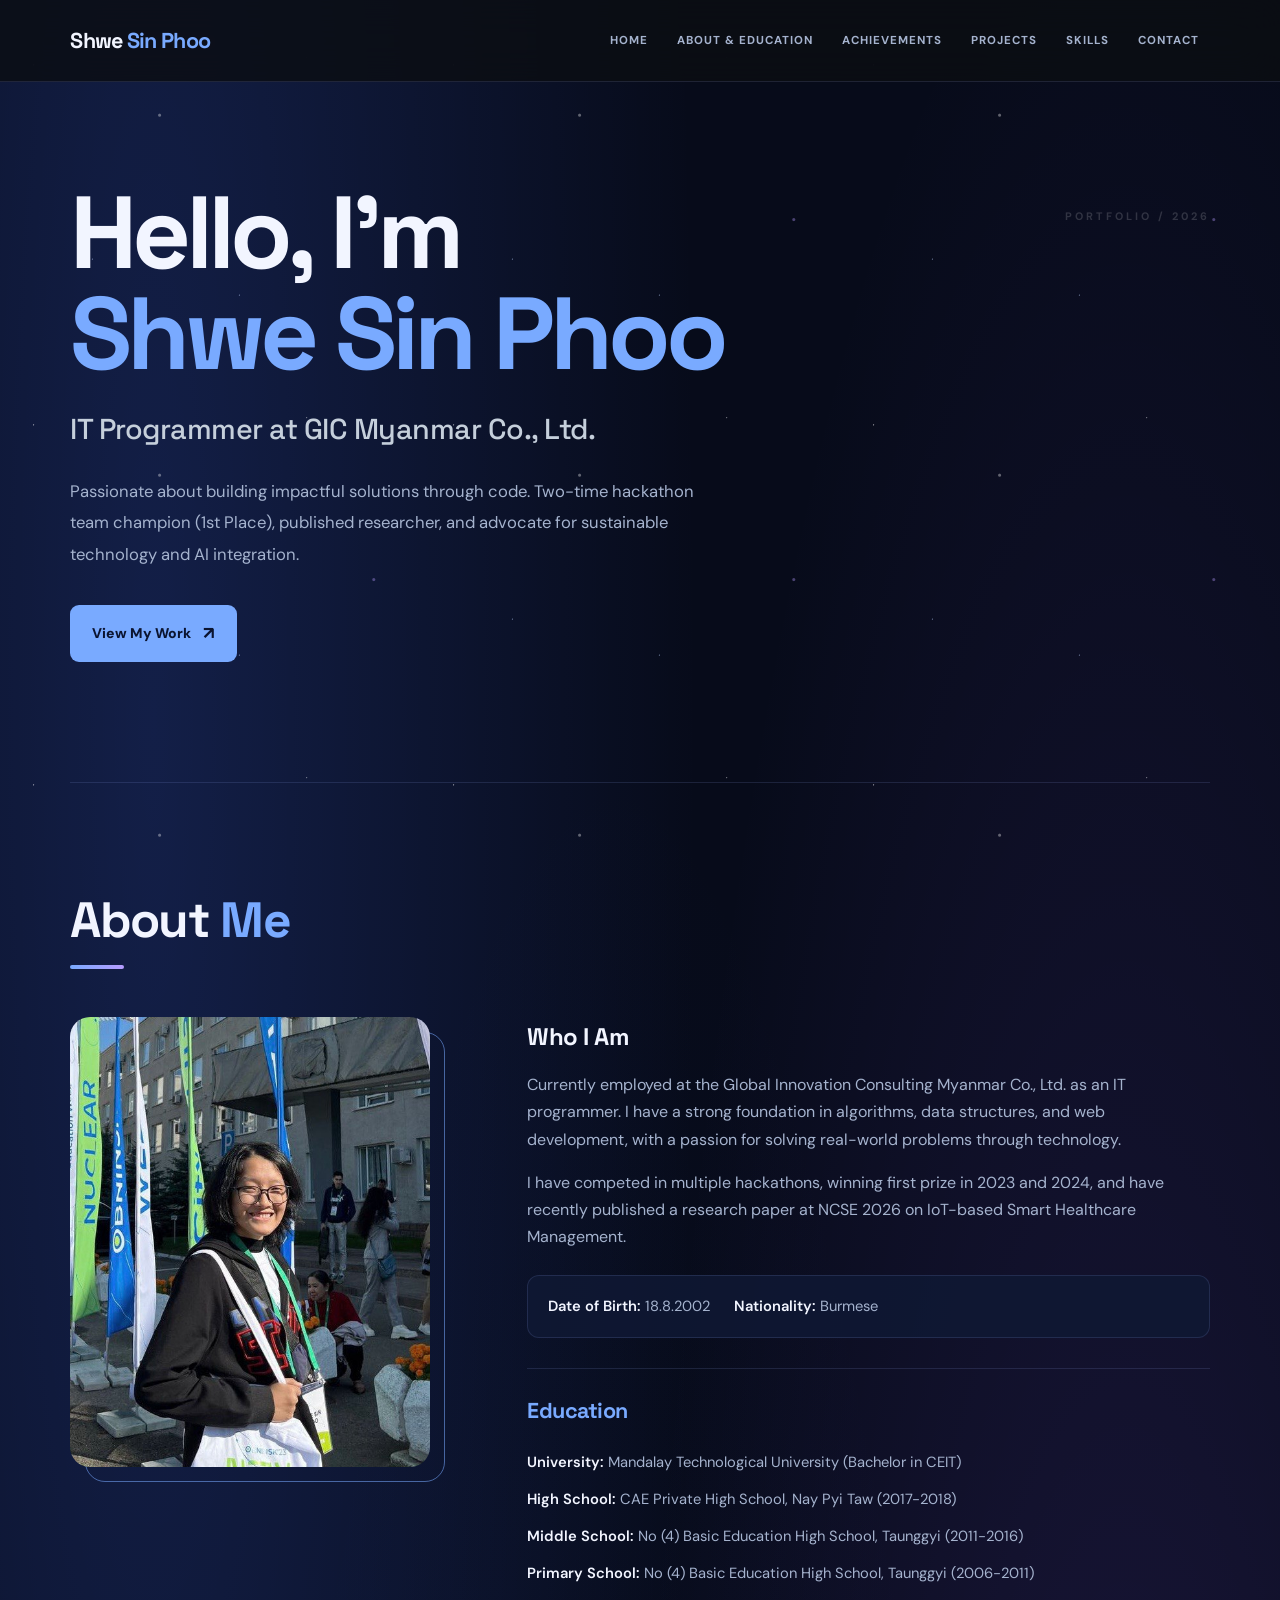
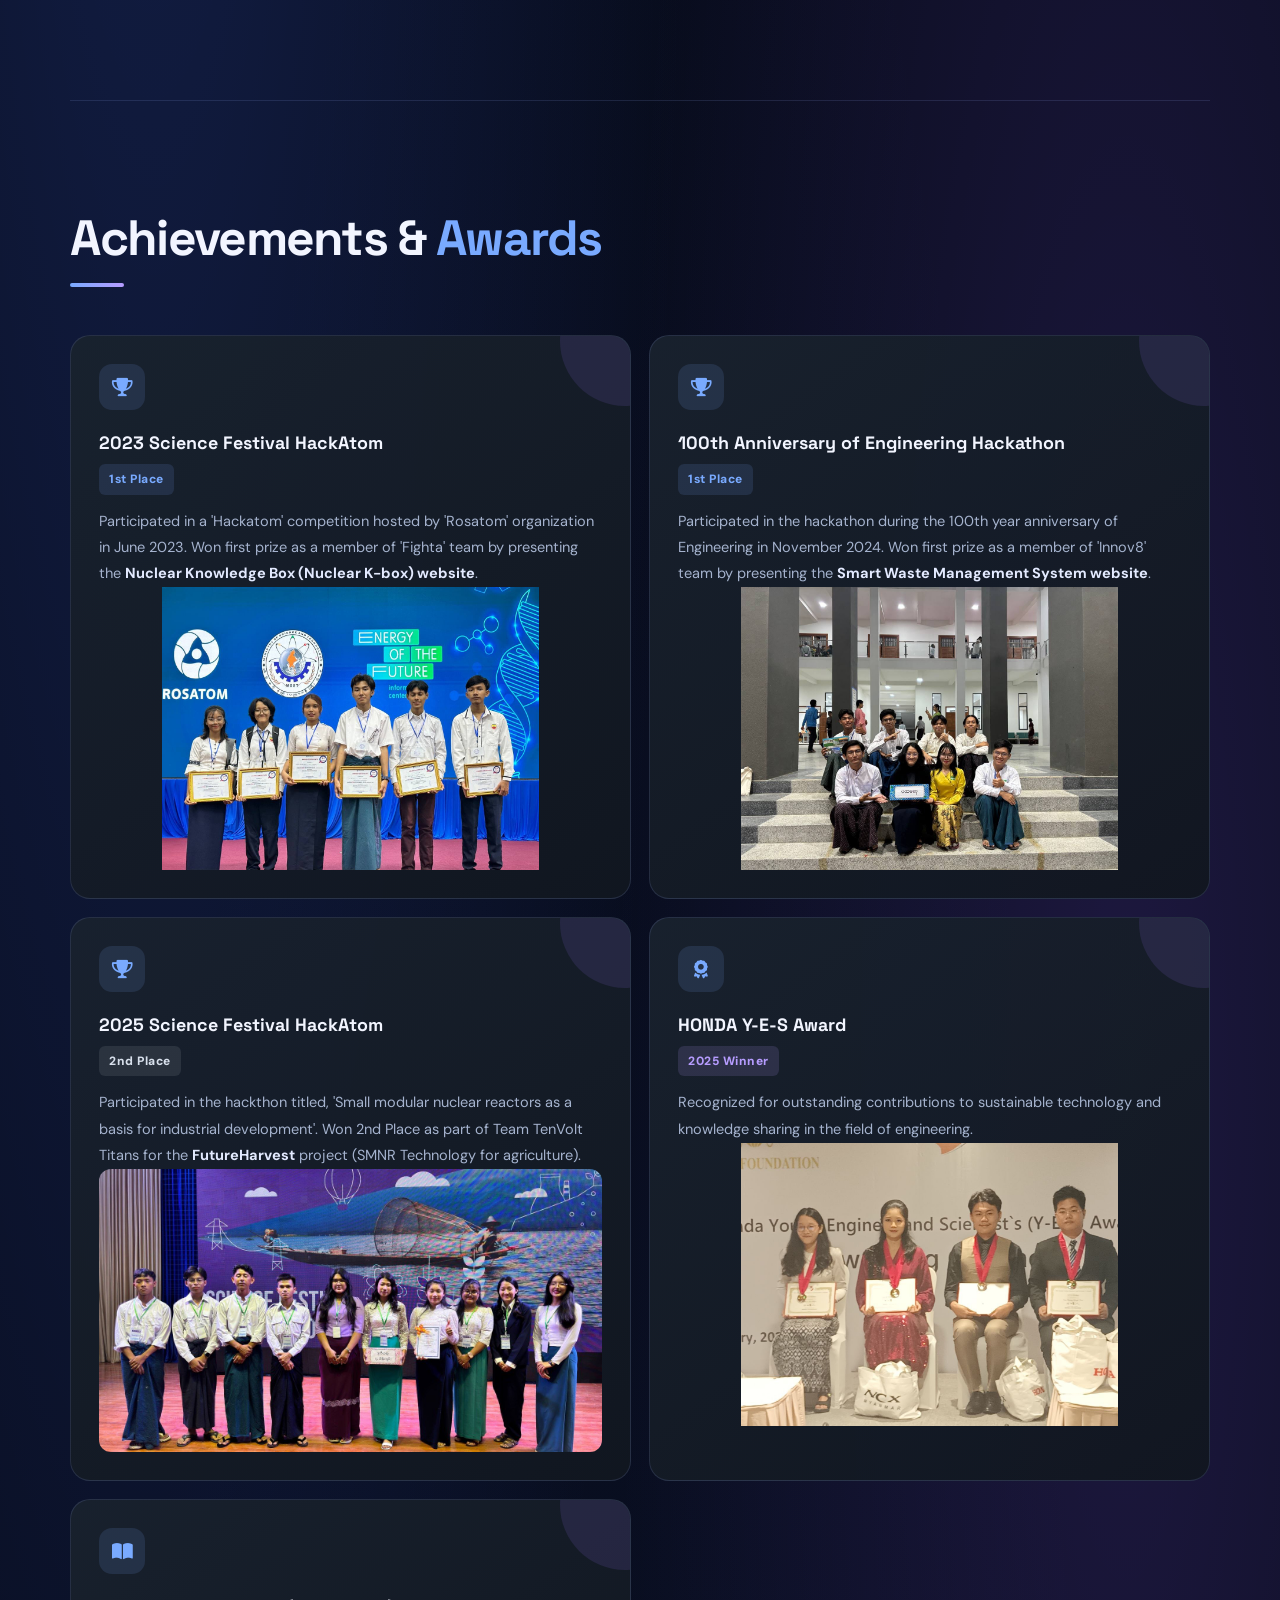
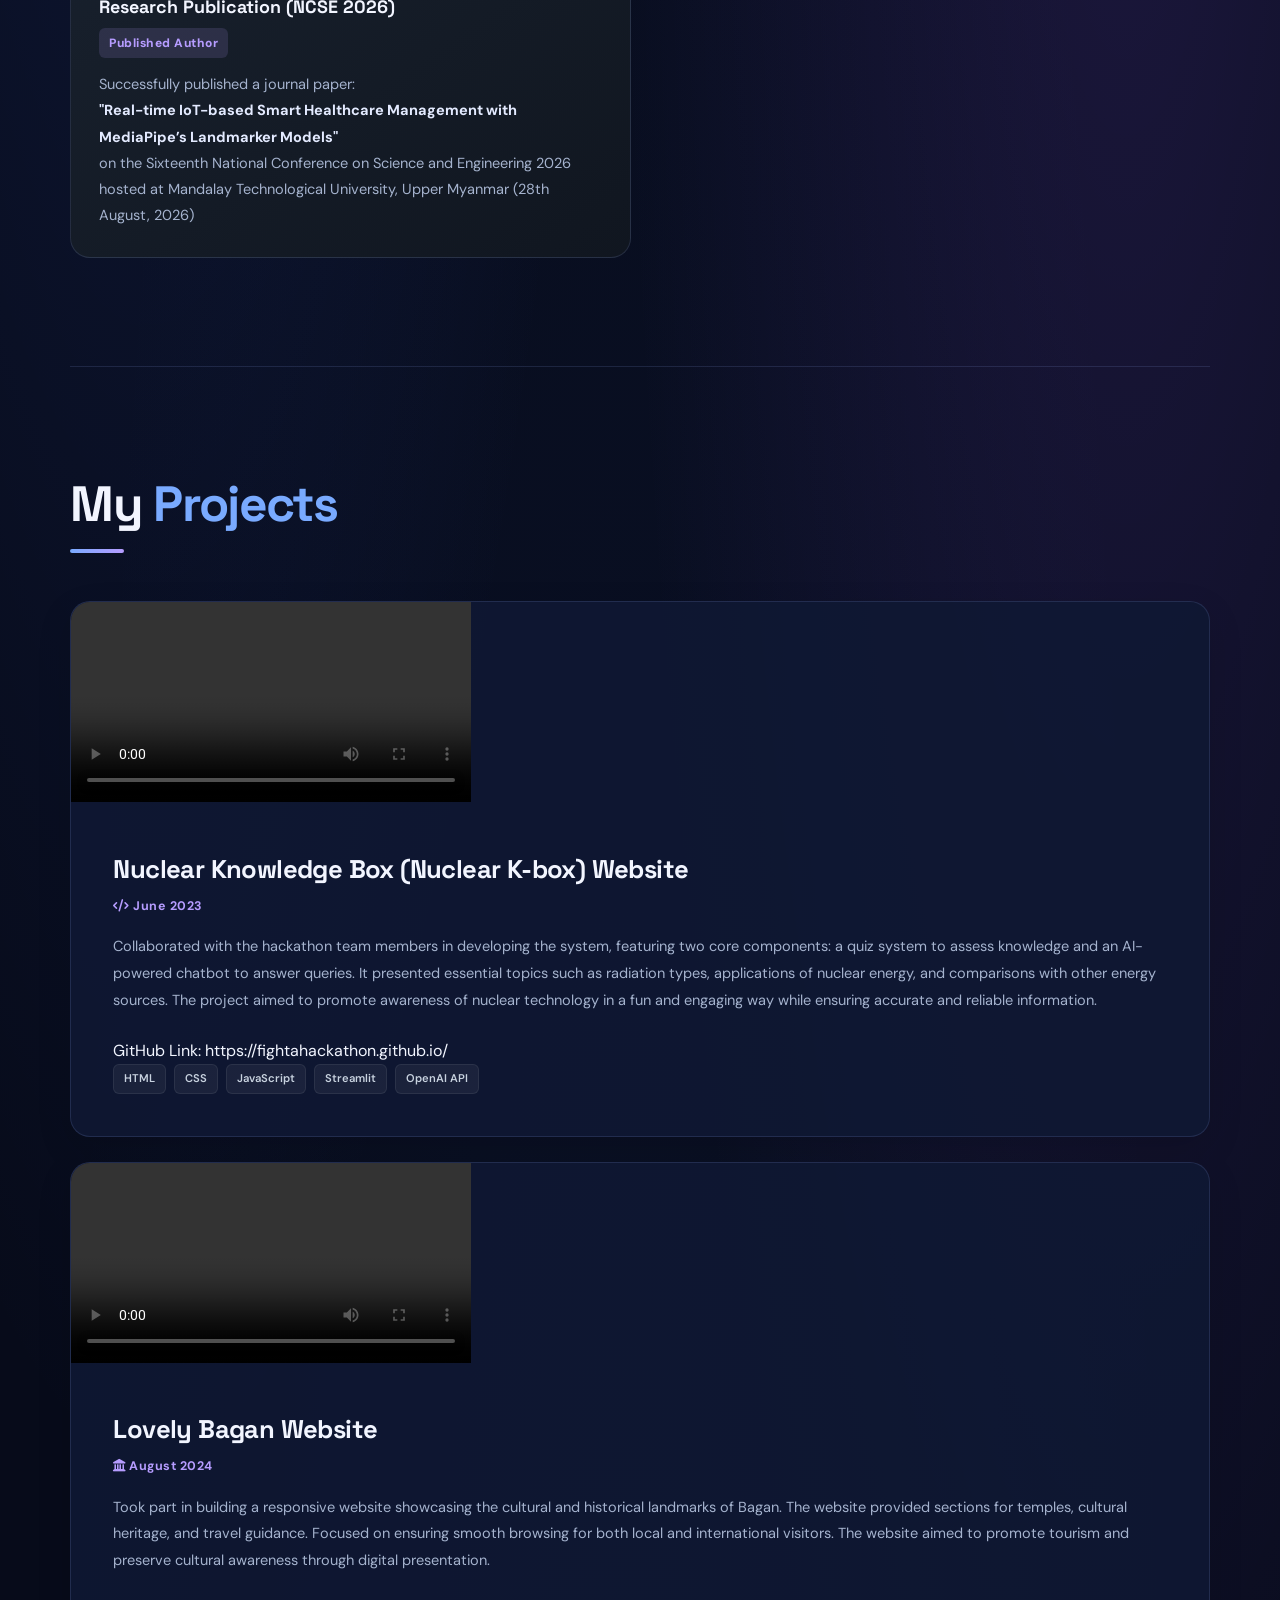
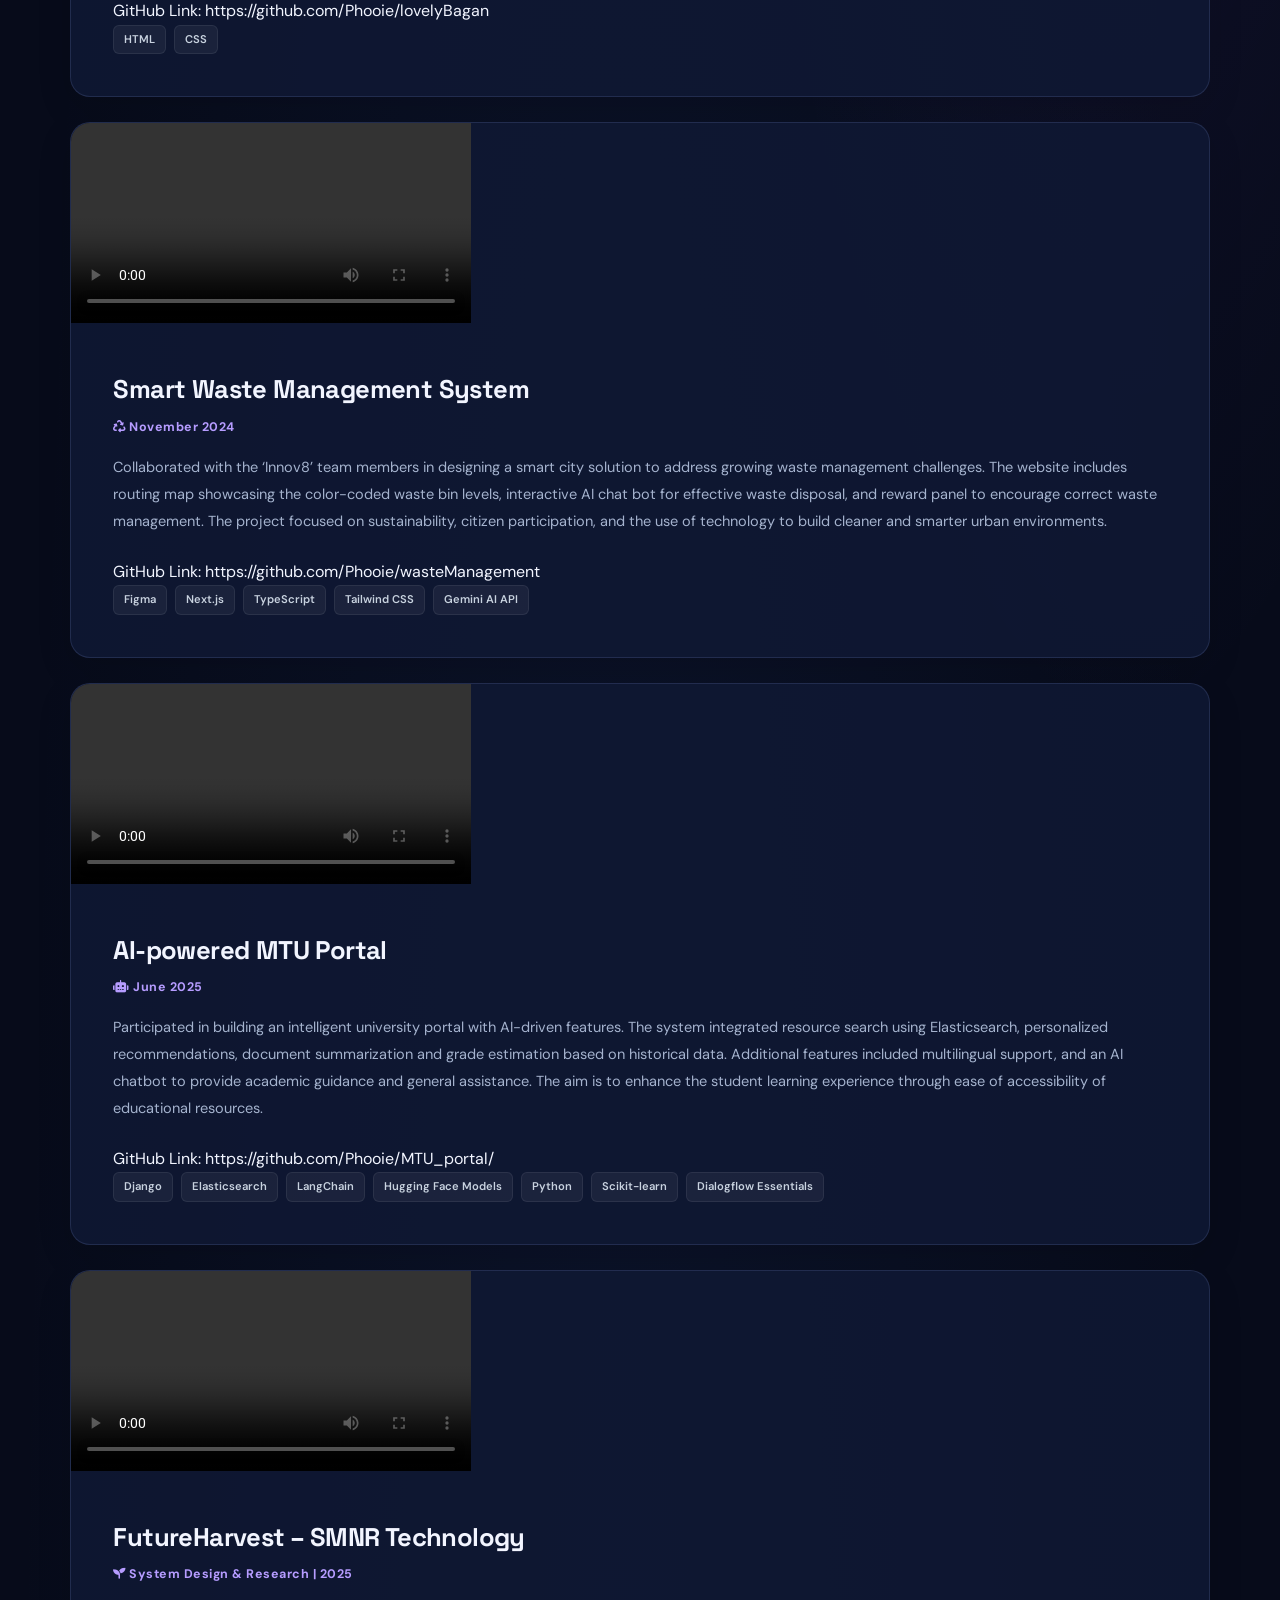
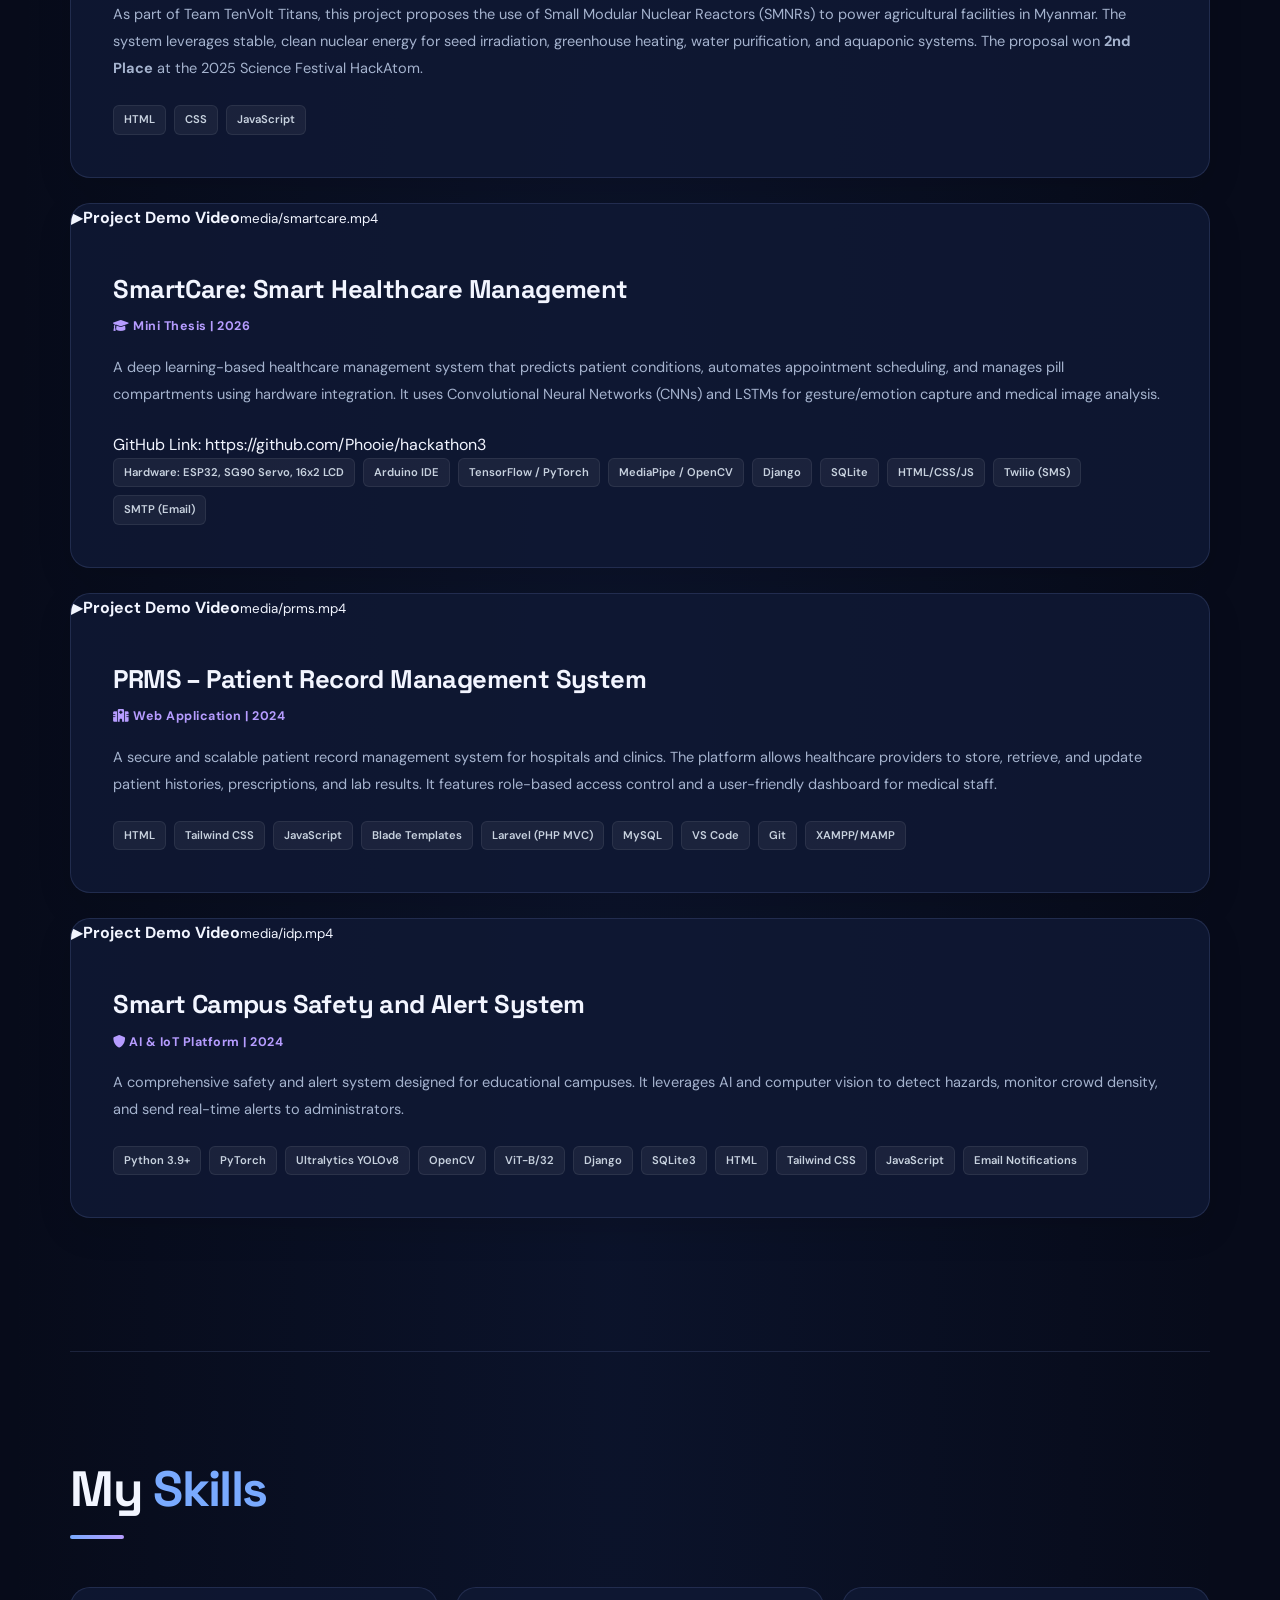
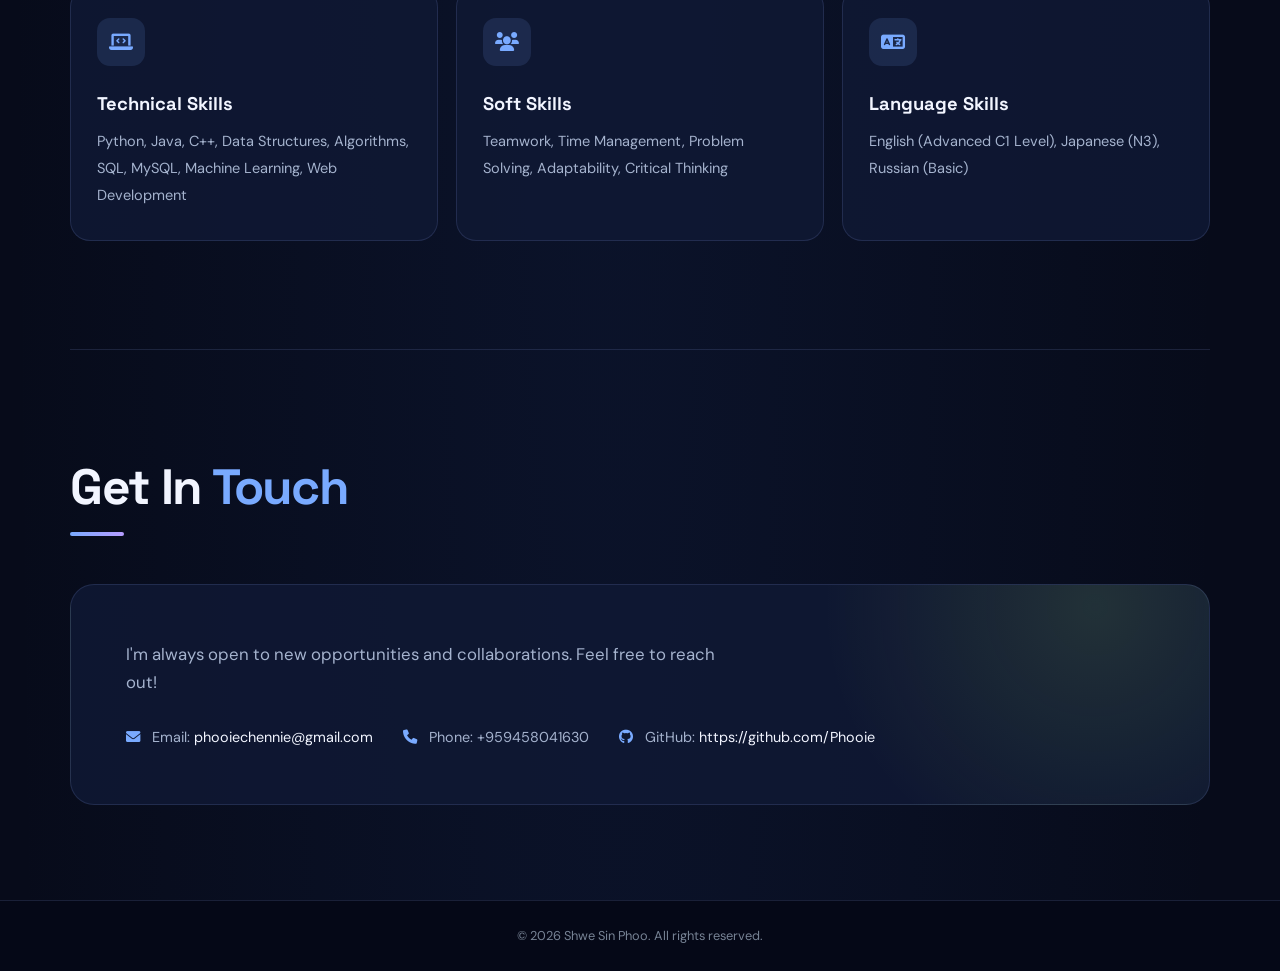
==== index1.html @ a15369d4 "Clean initial commit" ====
<!DOCTYPE html>
<html lang="en">
<head>
    <meta charset="UTF-8">
    <meta name="viewport" content="width=device-width, initial-scale=1.0">
    <title>Shwe Sin Phoo | Software Developer Portfolio</title>
    <link rel="stylesheet" href="styles.css">
    <link href="https://fonts.googleapis.com/css2?family=Roboto:wght@300;400;500;700;900&display=swap" rel="stylesheet">
    <link rel="stylesheet" href="https://cdnjs.cloudflare.com/ajax/libs/font-awesome/6.0.0-beta3/css/all.min.css">
</head>
<body>
    <div class="starfield" aria-hidden="true"></div>

    <!-- Header / Navigation -->
    <header class="header">
        <h1>Shwe <span>Sin Phoo</span></h1>
        <nav class="navbar">
            <a href="#home">HOME</a>
            <a href="#about">ABOUT & EDUCATION</a>
            <a href="#achievements">ACHIEVEMENTS</a>
            <a href="#projects">PROJECTS</a>
            <a href="#skills">SKILLS</a>
            <a href="#contact">CONTACT</a>
        </nav>
    </header>

    <!-- Home / Hero Section -->
    <section class="home" id="home">
        <div class="content">
            <h3>Hello, I'm <span>Shwe Sin Phoo</span></h3>
            <h3>IT Programmer at GIC Myanmar Co., Ltd.</h3>
            <p>Passionate about building impactful solutions through code. Two-time hackathon team champion (1st Place), published researcher, and advocate for sustainable technology and AI integration.</p>
            <a href="#projects" class="btn">View My Work</a>
        </div>
    </section>

    <!-- About & Education Section -->
    <section class="about" id="about">
        <h1 class="heading">About <span>Me</span></h1>
        <div class="row">
            <div class="image">
                <img src="profile.jpg" alt="Shwe Sin Phoo">
            </div>
            <div class="content">
                <h3>Who I Am</h3>
                <p>Currently employed at the Global Innovation Consulting Myanmar Co., Ltd. as an IT programmer. I have a strong foundation in algorithms, data structures, and web development, with a passion for solving real-world problems through technology.</p>
                <p>I have competed in multiple hackathons, winning first prize in 2023 and 2024, and have recently published a research paper at NCSE 2026 on IoT-based Smart Healthcare Management.</p>
                
                <div class="info">
                    <p><strong>Date of Birth:</strong> 18.8.2002</p>
                    <p><strong>Nationality:</strong> Burmese</p>
                </div>

                <div class="education" style="margin-top: 2rem;">
                    <h3 class="education-title">Education</h3>
                    <p><strong>University:</strong> Mandalay Technological University (Bachelor in CEIT)</p>
                    <p><strong>High School:</strong> CAE Private High School, Nay Pyi Taw (2017-2018)</p>
                    <p><strong>Middle School:</strong> No (4) Basic Education High School, Taunggyi (2011-2016)</p>
                    <p><strong>Primary School:</strong> No (4) Basic Education High School, Taunggyi (2006-2011)</p>
                </div>
            </div>
        </div>
    </section>

    <!-- Achievements & Competitions Section -->
    <section class="achievements" id="achievements">
        <h1 class="heading">Achievements & <span>Awards</span></h1>

        <div class="comp-grid">
            <!-- 2023 Hackathon -->
            <div class="comp-card">
                <div class="comp-icon"><i class="fas fa-trophy"></i></div>
                <h3>2023 Science Festival HackAtom</h3>
                <p class="comp-award gold">1st Place</p>
                <p>Participated in a 'Hackatom' competition hosted by 'Rosatom' organization in June 2023. Won first prize as a member of 'Fighta' team by presenting the <strong>Nuclear Knowledge Box (Nuclear K-box) website</strong>.</p>
            
                <div class="comp-image">
                    <img src="media\achievement-2023.jpg" alt="Hackathon 2023 award group photo">
                </div>
            </div>

            <!-- 2024 Hackathon -->
            <div class="comp-card">
                <div class="comp-icon"><i class="fas fa-trophy"></i></div>
                <h3>100th Anniversary of Engineering Hackathon</h3>
                <p class="comp-award gold">1st Place</p>
                <p>Participated in the hackathon during the 100th year anniversary of Engineering in November 2024. Won first prize as a member of 'Innov8' team by presenting the <strong>Smart Waste Management System website</strong>.</p>
            
                <div class="comp-image">
                    <img src="media\achievement-2024.jpg" alt="Hackathon 2024 award group photo">
                </div>
            </div>

            <!-- 2025 Hackathon -->
            <div class="comp-card">
                <div class="comp-icon"><i class="fas fa-trophy"></i></div>
                <h3>2025 Science Festival HackAtom</h3>
                <p class="comp-award silver">2nd Place</p>
                <p>Participated in the hackthon titled, 'Small modular nuclear reactors as a basis for industrial development'. Won 2nd Place as part of Team TenVolt Titans for the <strong>FutureHarvest</strong> project (SMNR Technology for agriculture).</p>
            
                <div class="comp-image">
                    <img src="media\achievement-2025.jpg" alt="Hackathon 2025 award group photo">
                </div>
            </div>

            <!-- HONDA Y-E-S Award -->
            <div class="comp-card">
                <div class="comp-icon"><i class="fas fa-award"></i></div>
                <h3>HONDA Y-E-S Award</h3>
                <p class="comp-award special">2025 Winner</p>
                <p>Recognized for outstanding contributions to sustainable technology and knowledge sharing in the field of engineering.</p>
            
                <div class="comp-image">
                    <img src="media\honda.jpg" alt="Four awardees of Honda Y-E-S 2025">
                </div>
            </div>

            <!-- Journal Publication -->
            <div class="comp-card publication-card">
                <div class="comp-icon"><i class="fas fa-book-open"></i></div>
                <h3>Research Publication (NCSE 2026)</h3>
                <p class="comp-award special">Published Author</p>
                <p>Successfully published a journal paper: <br><strong>"Real-time IoT-based Smart Healthcare Management with MediaPipe’s Landmarker Models"</strong><br> on the Sixteenth National Conference on Science and Engineering 2026 hosted at Mandalay Technological University, Upper Myanmar (28th August, 2026)</p>
            </div>
        </div>
    </section>

    <!-- Projects Section -->
    <section class="projects" id="projects">
        <h1 class="heading">My <span>Projects</span></h1>

        <!-- 1. Nuclear K-box -->
        <div class="project-card">
            <div class="project-media">
                <video width="400" controls>
                    <source src="demo\Kbox.mp4" type="video/mp4">
                    Your browser does not support HTML video.
                </video>
            </div>
            <div class="project-content">
                <h3>Nuclear Knowledge Box (Nuclear K-box) Website</h3>
                <p class="project-meta"><i class="fas fa-code"></i> June 2023</p>
                <p>Collaborated with the hackathon team members in developing the system, featuring two core components: a quiz system to assess knowledge and an AI-powered chatbot to answer queries. It presented essential topics such as radiation types, applications of nuclear energy, and comparisons with other energy sources. The project aimed to promote awareness of nuclear technology in a fun and engaging way while ensuring accurate and reliable information.</p>
                <a href="https://fightahackathon.github.io/">GitHub Link: https://fightahackathon.github.io/</a>

                <div class="tech-tags">
                    <span>HTML</span>
                    <span>CSS</span>
                    <span>JavaScript</span>
                    <span>Streamlit</span>
                    <span>OpenAI API</span>
                </div>
            </div>
        </div>

        <!-- 2. Salon and Spa Management (SSMS) System
        <div class="project-card reverse">
            <video width="400" controls>
                    <source src="demo\bagan.mp4" type="video/mp4">
                    Your browser does not support HTML video.
            </video>
            <div class="project-content">
                <h3>Salon and Spa Management (SSMS) System</h3>
                <p class="project-meta"><i class="fas fa-spa"></i> October 2023</p>
                <p>Involved in the development of a database management system, including features such as searching and categorizing booking information by date, updating and deleting salon’s necessary information such as employee information, service information, customer information and ratings given by customers for further improvement.</p>
                <a href="https://fightahackathon.github.io/">GitHub Link: https://fightahackathon.github.io/</a>
                <div class="tech-tags">
                    <span>Java</span>
                    <span>MySQL Database</span>
                </div>
            </div>
        </div> -->

        <!-- 3. Lovely Bagan Website -->
        <div class="project-card">
            <video width="400" controls>
                    <source src="demo\bagan.mp4" type="video/mp4">
                    Your browser does not support HTML video.
            </video>
            <div class="project-content">
                <h3>Lovely Bagan Website</h3>
                <p class="project-meta"><i class="fas fa-landmark"></i> August 2024</p>
                <p>Took part in building a responsive website showcasing the cultural and historical landmarks of Bagan. The website provided sections for temples, cultural heritage, and travel guidance. Focused on ensuring smooth browsing for both local and international visitors. The website aimed to promote tourism and preserve cultural awareness through digital presentation.</p>
                <a href="https://github.com/Phooie/lovelyBagan">GitHub Link: https://github.com/Phooie/lovelyBagan</a>
                <div class="tech-tags">
                    <span>HTML</span>
                    <span>CSS</span>
                </div>
            </div>
        </div>

        <!-- 4. Smart Waste Management System -->
        <div class="project-card reverse">
            <video width="400" controls>
                    <source src="demo\innov8.mp4" type="video/mp4">
                    Your browser does not support HTML video.
            </video>
            <div class="project-content">
                <h3>Smart Waste Management System</h3>
                <p class="project-meta"><i class="fas fa-recycle"></i> November 2024</p>
                <p>Collaborated with the ‘Innov8’ team members in designing a smart city solution to address growing waste management challenges. The website includes routing map showcasing the color-coded waste bin levels, interactive AI chat bot for effective waste disposal, and reward panel to encourage correct waste management. The project focused on sustainability, citizen participation, and the use of technology to build cleaner and smarter urban environments.</p>
                <a href="https://github.com/Phooie/wasteManagement">GitHub Link: https://github.com/Phooie/wasteManagement</a>
                <div class="tech-tags">
                    <span>Figma</span>
                    <span>Next.js</span>
                    <span>TypeScript</span>
                    <span>Tailwind CSS</span>
                    <span>Gemini AI API</span>
                </div>
            </div>
        </div>

        <!-- 5. AI-powered MTU Portal -->
        <div class="project-card">
            <video width="400" controls>
                    <source src="demo\mtu.mp4" type="video/mp4">
                    Your browser does not support HTML video.
            </video>
            <div class="project-content">
                <h3>AI-powered MTU Portal</h3>
                <p class="project-meta"><i class="fas fa-robot"></i> June 2025</p>
                <p>Participated in building an intelligent university portal with AI-driven features. The system integrated resource search using Elasticsearch, personalized recommendations, document summarization and grade estimation based on historical data. Additional features included multilingual support, and an AI chatbot to provide academic guidance and general assistance. The aim is to enhance the student learning experience through ease of accessibility of educational resources.</p>
                <a href="https://github.com/Phooie/MTU_portal/">GitHub Link: https://github.com/Phooie/MTU_portal/</a>
                <div class="tech-tags">
                    <span>Django</span>
                    <span>Elasticsearch</span>
                    <span>LangChain</span>
                    <span>Hugging Face Models</span>
                    <span>Python</span>
                    <span>Scikit-learn</span>
                    <span>Dialogflow Essentials</span>
                </div>
            </div>
        </div>

        <!-- 6. FutureHarvest (TenVolt Titans) -->
        <div class="project-card reverse">
            <video width="400" controls>
                    <source src="demo\harvest.mp4" type="video/mp4">
                    Your browser does not support HTML video.
            </video>
            <div class="project-content">
                <h3>FutureHarvest – SMNR Technology</h3>
                <p class="project-meta"><i class="fas fa-seedling"></i> System Design & Research | 2025</p>
                <p>As part of Team TenVolt Titans, this project proposes the use of Small Modular Nuclear Reactors (SMNRs) to power agricultural facilities in Myanmar. The system leverages stable, clean nuclear energy for seed irradiation, greenhouse heating, water purification, and aquaponic systems. The proposal won <strong>2nd Place</strong> at the 2025 Science Festival HackAtom.</p>
                <div class="tech-tags">
                    <span>HTML</span>
                    <span>CSS</span>
                    <span>JavaScript</span>
                </div>
            </div>
        </div>

        <!-- 7. SmartCare: Smart Healthcare Management (Mini Thesis) -->
        <div class="project-card">
            <div class="project-media">
                <div class="project-video-slot"><div class="media-placeholder"><span class="play-mark">▶</span><strong>Project Demo Video</strong><small>media/smartcare.mp4</small></div></div>
            </div>
            <div class="project-content">
                <h3>SmartCare: Smart Healthcare Management</h3>
                <p class="project-meta"><i class="fas fa-graduation-cap"></i> Mini Thesis | 2026</p>
                <p>A deep learning-based healthcare management system that predicts patient conditions, automates appointment scheduling, and manages pill compartments using hardware integration. It uses Convolutional Neural Networks (CNNs) and LSTMs for gesture/emotion capture and medical image analysis.</p>
                <a href="https://github.com/Phooie/hackathon3">GitHub Link: https://github.com/Phooie/hackathon3</a>
                <div class="tech-tags">
                    <span>Hardware: ESP32, SG90 Servo, 16x2 LCD</span>
                    <span>Arduino IDE</span>
                    <span>TensorFlow / PyTorch</span>
                    <span>MediaPipe / OpenCV</span>
                    <span>Django</span>
                    <span>SQLite</span>
                    <span>HTML/CSS/JS</span>
                    <span>Twilio (SMS)</span>
                    <span>SMTP (Email)</span>
                </div>
            </div>
        </div>

        <!-- 8. PRMS (Patient Record Management System) -->
        <div class="project-card reverse">
            <div class="project-media">
                <div class="project-video-slot"><div class="media-placeholder"><span class="play-mark">▶</span><strong>Project Demo Video</strong><small>media/prms.mp4</small></div></div>
            </div>
            <div class="project-content">
                <h3>PRMS – Patient Record Management System</h3>
                <p class="project-meta"><i class="fas fa-hospital"></i> Web Application | 2024</p>
                <p>A secure and scalable patient record management system for hospitals and clinics. The platform allows healthcare providers to store, retrieve, and update patient histories, prescriptions, and lab results. It features role-based access control and a user-friendly dashboard for medical staff.</p>
                <div class="tech-tags">
                    <span>HTML</span>
                    <span>Tailwind CSS</span>
                    <span>JavaScript</span>
                    <span>Blade Templates</span>
                    <span>Laravel (PHP MVC)</span>
                    <span>MySQL</span>
                    <span>VS Code</span>
                    <span>Git</span>
                    <span>XAMPP/MAMP</span>
                </div>
            </div>
        </div>

        <!-- 9. Smart Campus Safety and Alert System -->
        <div class="project-card">
            <div class="project-media">
                <div class="project-video-slot"><div class="media-placeholder"><span class="play-mark">▶</span><strong>Project Demo Video</strong><small>media/idp.mp4</small></div></div>
            </div>
            <div class="project-content">
                <h3>Smart Campus Safety and Alert System</h3>
                <p class="project-meta"><i class="fas fa-shield-alt"></i> AI & IoT Platform | 2024</p>
                <p>A comprehensive safety and alert system designed for educational campuses. It leverages AI and computer vision to detect hazards, monitor crowd density, and send real-time alerts to administrators.</p>
                <div class="tech-tags">
                    <span>Python 3.9+</span>
                    <span>PyTorch</span>
                    <span>Ultralytics YOLOv8</span>
                    <span>OpenCV</span>
                    <span>ViT-B/32</span>
                    <span>Django</span>
                    <span>SQLite3</span>
                    <span>HTML</span>
                    <span>Tailwind CSS</span>
                    <span>JavaScript</span>
                    <span>Email Notifications</span>
                </div>
            </div>
        </div>
    </section>

    <!-- Skills Section -->
    <section class="skills" id="skills">
        <h1 class="heading">My <span>Skills</span></h1>
        <div class="skill-grid">
            <div class="skill-item">
                <i class="fas fa-laptop-code"></i>
                <h3>Technical Skills</h3>
                <p>Python, Java, C++, Data Structures, Algorithms, SQL, MySQL, Machine Learning, Web Development</p>
            </div>
            <div class="skill-item">
                <i class="fas fa-users"></i>
                <h3>Soft Skills</h3>
                <p>Teamwork, Time Management, Problem Solving, Adaptability, Critical Thinking</p>
            </div>
            <div class="skill-item">
                <i class="fas fa-language"></i>
                <h3>Language Skills</h3>
                <p>English (Advanced C1 Level), Japanese (N3), Russian (Basic)</p>
            </div>
        </div>
    </section>

    <!-- Contact Section -->
    <section class="contact" id="contact">
        <h1 class="heading">Get In <span>Touch</span></h1>
        <div class="ending">
            <p>I'm always open to new opportunities and collaborations. Feel free to reach out!</p>
            <address>
                <p><i class="fas fa-envelope"></i> Email: <a href="mailto:phooiechennie@gmail.com"><span>phooiechennie@gmail.com</span></a></p>
                <p><i class="fas fa-phone"></i> Phone: +959458041630</p>
                <p><i class="fab fa-github"></i> GitHub: <a href="#"><span>https://github.com/Phooie</span></a></p>
            </address>
        </div>
    </section>

    <footer>
        <p>&copy; 2026 Shwe Sin Phoo. All rights reserved.</p>
    </footer>

</body>
</html>
---- styles.css ----
/* =========================================================
   SHWE SIN PHOO — MODERN PROFESSIONAL PORTFOLIO
   Replace the contents of your current style.css with this.
   ========================================================= */

@import url('https://fonts.googleapis.com/css2?family=DM+Sans:wght@400;500;600;700&family=Space+Grotesk:wght@400;500;600;700&display=swap');

:root {
    --bg: #070b1a;
    --bg-soft: #0c1430;
    --surface: rgba(15, 25, 52, .88);
    --surface-hover: rgba(25, 40, 78, .96);
    --text: #f2f5ff;
    --muted: #a5b3ce;
    --accent: #79aaff;
    --accent-2: #b69cff;
    --line: rgba(153, 177, 255, .14);
    --shadow: 0 22px 60px rgba(0, 0, 0, .28);
    --radius: 20px;
    --content: 1160px;
}

* {
    margin: 0;
    padding: 0;
    box-sizing: border-box;
    scroll-behavior: smooth;
}

html {
    scroll-padding-top: 100px;
}

body {
    background:
        radial-gradient(ellipse at 12% 8%, rgba(67, 111, 255, .20), transparent 34rem),
        radial-gradient(ellipse at 88% 30%, rgba(143, 91, 255, .16), transparent 32rem),
        radial-gradient(ellipse at 48% 85%, rgba(48, 91, 190, .10), transparent 38rem),
        var(--bg);
    position: relative;
    isolation: isolate;
    color: var(--text);
    font-family: 'DM Sans', sans-serif;
    font-size: 16px;
    line-height: 1.7;
    overflow-x: hidden;
}

/* Galaxy star field */
body::before {
    content: "";
    position: fixed;
    inset: 0;
    z-index: -1;
    pointer-events: none;
    opacity: .48;
    background-image:
        radial-gradient(1px 1px at 8% 18%, rgba(255,255,255,.9) 50%, transparent 100%),
        radial-gradient(1px 1px at 22% 72%, rgba(190,210,255,.8) 50%, transparent 100%),
        radial-gradient(2px 2px at 38% 32%, rgba(255,255,255,.75) 50%, transparent 100%),
        radial-gradient(1px 1px at 57% 82%, rgba(190,210,255,.8) 50%, transparent 100%),
        radial-gradient(1px 1px at 73% 16%, rgba(255,255,255,.8) 50%, transparent 100%),
        radial-gradient(2px 2px at 89% 61%, rgba(182,156,255,.8) 50%, transparent 100%);
    background-size: 420px 360px;
    animation: starDrift 90s linear infinite;
}
@keyframes starDrift {
    from { transform: translate3d(0, 0, 0); }
    to { transform: translate3d(-90px, 55px, 0); }
}


a {
    color: inherit;
    text-decoration: none;
}

img {
    display: block;
    max-width: 100%;
}

::selection {
    color: #070b1a;
    background: var(--accent);
}

/* Navigation */
.header {
    width: 100%;
    min-height: 82px;
    padding: 18px max(5.5%, calc((100% - var(--content)) / 2));
    display: flex;
    align-items: center;
    justify-content: space-between;
    gap: 28px;
    position: sticky;
    top: 0;
    z-index: 1000;
    background: rgba(11, 14, 19, .82);
    border-bottom: 1px solid var(--line);
    backdrop-filter: blur(18px);
    -webkit-backdrop-filter: blur(18px);
}

.header h1 {
    font-family: 'Space Grotesk', sans-serif;
    font-size: 1.35rem;
    line-height: 1;
    letter-spacing: -.7px;
    white-space: nowrap;
}

.header h1 span,
.heading span,
.home .content h3 span {
    color: var(--accent);
}

.navbar {
    display: flex;
    align-items: center;
    justify-content: flex-end;
    flex-wrap: wrap;
    gap: 7px;
}

.navbar a {
    color: var(--muted);
    font-size: .72rem;
    font-weight: 700;
    letter-spacing: 1px;
    padding: 9px 11px;
    border-radius: 8px;
    transition: color .25s ease, background .25s ease;
}

.navbar a:hover,
.navbar a:focus-visible {
    color: var(--accent);
    background: rgba(184, 243, 107, .08);
}

/* Shared section layout */
section {
    width: min(var(--content), 89%);
    margin: 0 auto;
    padding: 108px 0;
}

.heading {
    font-family: 'Space Grotesk', sans-serif;
    font-size: clamp(2rem, 4vw, 3.1rem);
    line-height: 1.15;
    letter-spacing: -1.7px;
    margin-bottom: 48px;
}

.heading::after {
    content: "";
    display: block;
    width: 54px;
    height: 4px;
    margin-top: 17px;
    border-radius: 10px;
    background: linear-gradient(90deg, var(--accent), var(--accent-2));
}

/* Hero */
.home {
    min-height: 690px;
    display: flex;
    align-items: center;
    padding-top: 100px;
    padding-bottom: 120px;
    position: relative;
}

.home::before {
    content: "PORTFOLIO / 2026";
    position: absolute;
    right: 0;
    top: 125px;
    color: rgba(255, 255, 255, .16);
    font-size: .68rem;
    font-weight: 700;
    letter-spacing: 3px;
}

.home .content {
    max-width: 850px;
    position: relative;
}

/* .home .content::before {
    content: "HELLO, WORLD — I'M";
    display: inline-block;
    color: var(--accent-2);
    font-size: .76rem;
    font-weight: 700;
    letter-spacing: 3px;
    margin-bottom: 24px;
} */

.home .content h3:first-child {
    font-family: 'Space Grotesk', sans-serif;
    font-size: clamp(3.3rem, 8vw, 6.6rem);
    font-weight: 700;
    line-height: .99;
    letter-spacing: -5px;
    margin-bottom: 20px;
}

.home .content h3:first-child span {
    display: block;
}

.home .content h3:nth-child(2) {
    color: #c5cfdb;
    font-family: 'Space Grotesk', sans-serif;
    font-size: clamp(1.15rem, 2.4vw, 1.8rem);
    font-weight: 500;
    letter-spacing: -.5px;
    margin-bottom: 22px;
}

.home .content p {
    max-width: 660px;
    color: var(--muted);
    font-size: 1.04rem;
    line-height: 1.9;
    margin-bottom: 34px;
}

.btn {
    display: inline-flex;
    align-items: center;
    gap: 12px;
    padding: 14px 22px;
    border-radius: 9px;
    background: var(--accent);
    color: #0b1430;
    font-size: .88rem;
    font-weight: 800;
    transition: transform .25s ease, box-shadow .25s ease, background .25s ease;
}

.btn::after {
    content: "↗";
    font-size: 1.1rem;
}

.btn:hover {
    transform: translateY(-4px);
    background: #a9c9ff;
    box-shadow: 0 12px 32px rgba(121, 170, 255, .22);
}

/* About and education */
.about {
    border-top: 1px solid var(--line);
}

.about .row {
    display: grid;
    grid-template-columns: minmax(250px, .78fr) 1.4fr;
    align-items: start;
    gap: clamp(35px, 6vw, 78px);
}

.about .image {
    position: relative;
    max-width: 360px;
}

.about .image::before {
    content: "";
    position: absolute;
    inset: 15px -15px -15px 15px;
    border: 1px solid rgba(121, 170, 255, .55);
    border-radius: var(--radius);
    z-index: 0;
}

.about .image img {
    position: relative;
    z-index: 1;
    width: 100%;
    aspect-ratio: 4 / 5;
    object-fit: cover;
    border-radius: var(--radius);
    background: var(--surface);
    filter: saturate(.88);
}

.about .content h3 {
    font-family: 'Space Grotesk', sans-serif;
    font-size: 1.5rem;
    letter-spacing: -.5px;
    margin-bottom: 13px;
}

.about .content > p {
    color: var(--muted);
    margin-bottom: 16px;
}

.about .info {
    display: flex;
    flex-wrap: wrap;
    gap: 8px 24px;
    margin: 25px 0 30px;
    padding: 18px 20px;
    background: var(--surface);
    border: 1px solid var(--line);
    border-radius: 12px;
}

.about .info p,
.about .education p {
    color: var(--muted);
    font-size: .92rem;
}

.about strong {
    color: var(--text);
    font-weight: 600;
}

.about .education {
    margin-top: 30px !important;
    padding-top: 24px;
    border-top: 1px solid var(--line);
}

.about .education h3 {
    color: var(--accent) !important;
    font-size: 1.35rem !important;
    margin-bottom: 14px !important;
}

.about .education p {
    padding: 6px 0;
}

/* Achievements */
.achievements {
    border-top: 1px solid var(--line);
}

.comp-grid {
    display: grid;
    grid-template-columns: repeat(2, minmax(0, 1fr));
    gap: 18px;
}

.comp-card {
    position: relative;
    overflow: hidden;
    padding: 28px;
    background: linear-gradient(145deg, rgba(25, 34, 46, .96), rgba(17, 23, 32, .96));
    border: 1px solid var(--line);
    border-radius: var(--radius);
    transition: transform .3s ease, border-color .3s ease, background .3s ease;
}

.comp-card::after {
    content: "";
    position: absolute;
    width: 130px;
    height: 130px;
    right: -60px;
    top: -60px;
    border-radius: 50%;
    background: rgba(159, 112, 255, .12);
    transition: transform .3s ease;
}

.comp-card:hover {
    transform: translateY(-6px);
    border-color: rgba(121, 170, 255, .42);
}

.comp-card:hover::after {
    transform: scale(1.5);
}

.comp-icon {
    width: 46px;
    height: 46px;
    display: grid;
    place-items: center;
    margin-bottom: 20px;
    color: var(--accent);
    background: rgba(121, 170, 255, .13);
    border-radius: 13px;
    font-size: 1.15rem;
}

.comp-card h3 {
    font-family: 'Space Grotesk', sans-serif;
    font-size: 1.12rem;
    line-height: 1.4;
    margin-bottom: 9px;
}

.comp-award {
    display: inline-block;
    margin: 0 0 14px;
    padding: 5px 10px;
    border-radius: 6px;
    background: rgba(121, 170, 255, .13);
    color: var(--accent);
    font-size: .75rem;
    font-weight: 800;
    letter-spacing: .5px;
}

.comp-award.silver {
    color: #d8e0ec;
    background: rgba(216, 224, 236, .1);
}

.comp-award.special {
    color: var(--accent-2);
    background: rgba(182, 156, 255, .14);
}

.comp-card p:not(.comp-award) {
    color: var(--muted);
    font-size: .91rem;
    line-height: 1.8;
}

.comp-card p strong {
    color: #e3eaff;
}

/* Projects */
.projects {
    border-top: 1px solid var(--line);
}

.project-card {
    display: block;
    width: 100%;
    align-items: stretch;
    gap: 0;
    overflow: hidden;
    margin-bottom: 25px;
    background: var(--surface);
    border: 1px solid var(--line);
    border-radius: var(--radius);
    box-shadow: 0 12px 35px rgba(0, 0, 0, .12);
    transition: transform .3s ease, border-color .3s ease, box-shadow .3s ease;
}

.project-card:hover {
    transform: translateY(-5px);
    border-color: rgba(182, 156, 255, .42);
    box-shadow: var(--shadow);
}

.project-card.reverse .project-image {
    order: 2;
}

.project-card.reverse .project-content {
    order: initial;
}

.project-image {
    min-height: 280px;
    overflow: hidden;
    background: #0a1230;
}

.project-image img {
    width: 100%;
    height: 100%;
    min-height: 280px;
    object-fit: cover;
    transition: transform .6s ease, filter .4s ease;
    filter: saturate(.82);
}

.project-card:hover .project-image img {
    transform: scale(1.045);
    filter: saturate(1);
}

.project-content {
    width: 100%;
    min-width: 0;
    padding: clamp(25px, 4vw, 42px);
    display: flex;
    flex-direction: column;
    align-items: flex-start;
}

.project-content h3 {
    font-family: 'Space Grotesk', sans-serif;
    font-size: clamp(1.25rem, 2vw, 1.65rem);
    line-height: 1.3;
    letter-spacing: -.6px;
    margin-bottom: 10px;
}

.project-meta {
    color: var(--accent-2);
    font-size: .78rem;
    font-weight: 700;
    letter-spacing: .5px;
    margin-bottom: 17px;
}

.project-content > p:not(.project-meta) {
    color: var(--muted);
    font-size: .91rem;
    line-height: 1.85;
    margin-bottom: 22px;
}

.tech-tags {
    display: flex;
    flex-wrap: wrap;
    gap: 8px;
    margin-top: auto;
}

.tech-tags span {
    display: inline-block;
    padding: 6px 10px;
    color: #c8d2df;
    background: rgba(255, 255, 255, .055);
    border: 1px solid rgba(255, 255, 255, .07);
    border-radius: 6px;
    font-size: .7rem;
    font-weight: 600;
    line-height: 1.4;
}


/* Project cards are full-width text cards when project images are not used. */
.project-card:not(:has(.project-image)) {
    display: block;
}
.project-card:not(:has(.project-image)) .project-content {
    width: 100%;
}

/* Skills */
.skills {
    border-top: 1px solid var(--line);
}

.skill-grid {
    display: grid;
    grid-template-columns: repeat(3, minmax(0, 1fr));
    gap: 18px;
}

.skill-item {
    padding: 30px 26px;
    background: var(--surface);
    border: 1px solid var(--line);
    border-radius: var(--radius);
    transition: transform .3s ease, border-color .3s ease;
}

.skill-item:hover {
    transform: translateY(-6px);
    border-color: rgba(121, 170, 255, .42);
}

.skill-item i {
    width: 48px;
    height: 48px;
    display: grid;
    place-items: center;
    margin-bottom: 22px;
    color: var(--accent);
    background: rgba(121, 170, 255, .13);
    border-radius: 13px;
    font-size: 1.2rem;
}

.skill-item h3 {
    font-family: 'Space Grotesk', sans-serif;
    font-size: 1.15rem;
    margin-bottom: 10px;
}

.skill-item p {
    color: var(--muted);
    font-size: .91rem;
    line-height: 1.85;
}

/* Contact */
.contact {
    border-top: 1px solid var(--line);
    padding-bottom: 95px;
}

.contact .ending {
    padding: clamp(28px, 5vw, 55px);
    background:
        radial-gradient(circle at 90% 10%, rgba(184, 243, 107, .12), transparent 17rem),
        var(--surface);
    border: 1px solid var(--line);
    border-radius: 24px;
}

.contact .ending > p {
    max-width: 600px;
    color: var(--muted);
    font-size: 1.05rem;
    margin-bottom: 28px;
}

.contact address {
    display: flex;
    flex-wrap: wrap;
    gap: 13px 30px;
    font-style: normal;
}

.contact address p {
    color: var(--muted);
    font-size: .9rem;
    overflow-wrap: anywhere;
}

.contact address i {
    color: var(--accent);
    margin-right: 8px;
}

.contact address a {
    color: var(--text);
    transition: color .2s ease;
}

.contact address a:hover {
    color: var(--accent);
}

.comp-image img {
    width: 100%;
    aspect-ratio: 16 / 9;
    object-fit: contain;
    border-radius: 12px;
}

footer {
    padding: 24px 5%;
    text-align: center;
    color: #778395;
    background: #050817;
    border-top: 1px solid var(--line);
    font-size: .8rem;
}

/* Keyboard accessibility */
a:focus-visible {
    outline: 2px solid var(--accent);
    outline-offset: 4px;
}

/* Responsive layouts */
@media (max-width: 980px) {
    .header {
        align-items: flex-start;
        flex-direction: column;
        gap: 14px;
        padding-top: 17px;
        padding-bottom: 14px;
    }

    .navbar {
        justify-content: flex-start;
        gap: 3px;
    }

    .navbar a {
        padding: 7px 9px;
        font-size: .67rem;
    }

    .home {
        min-height: 600px;
    }

    .about .row {
        grid-template-columns: minmax(220px, .7fr) 1.3fr;
        gap: 38px;
    }

    .project-card {
        grid-template-columns: minmax(220px, .8fr) 1.2fr;
    }
}

@media (max-width: 700px) {
    section {
        width: min(90%, 560px);
        padding: 78px 0;
    }

    .header {
        position: relative;
        padding-left: 5%;
        padding-right: 5%;
    }

    .navbar {
        flex-wrap: nowrap;
        width: 100%;
        overflow-x: auto;
        padding-bottom: 5px;
        scrollbar-width: thin;
    }

    .navbar a {
        flex: 0 0 auto;
    }

    .home {
        min-height: 570px;
        padding-top: 80px;
        padding-bottom: 85px;
    }

    .home::before {
        top: 42px;
        font-size: .58rem;
    }

    .home .content h3:first-child {
        letter-spacing: -2.5px;
    }

    .about .row {
        grid-template-columns: 1fr;
    }

    .about .image {
        width: min(75%, 310px);
        margin: 0 auto 15px;
    }

    .comp-grid,
    .skill-grid {
        grid-template-columns: 1fr;
    }

    .project-card {
        grid-template-columns: 1fr;
    }

    .project-card.reverse .project-image,
    .project-card.reverse .project-content {
        order: initial;
    }

    .project-image,
    .project-image img {
        min-height: 220px;
        max-height: 300px;
    }

    .project-content {
        padding: 25px;
    }

    .contact address {
        flex-direction: column;
        gap: 12px;
    }
}

@media (prefers-reduced-motion: reduce) {
    *,
    *::before,
    *::after {
        scroll-behavior: auto !important;
        transition-duration: .01ms !important;
        animation-duration: .01ms !important;
        animation-iteration-count: 1 !important;
    }
}
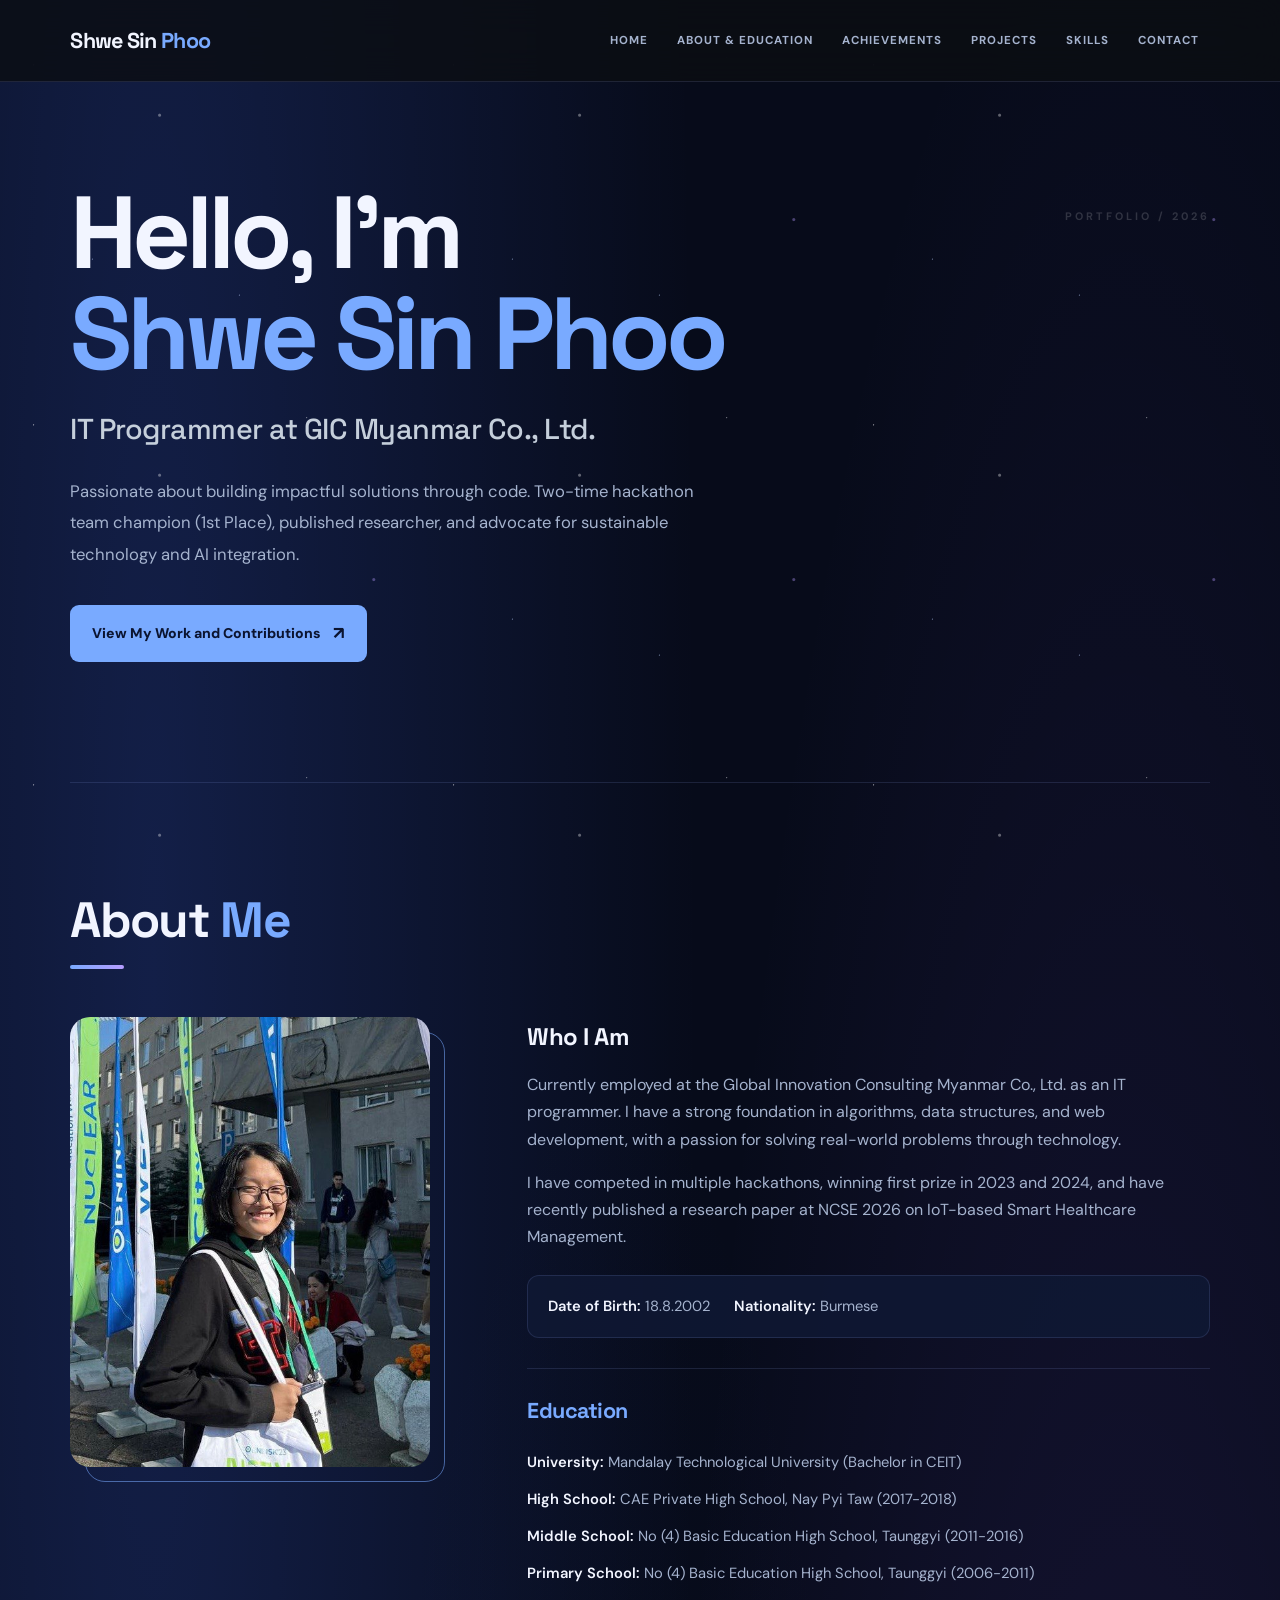
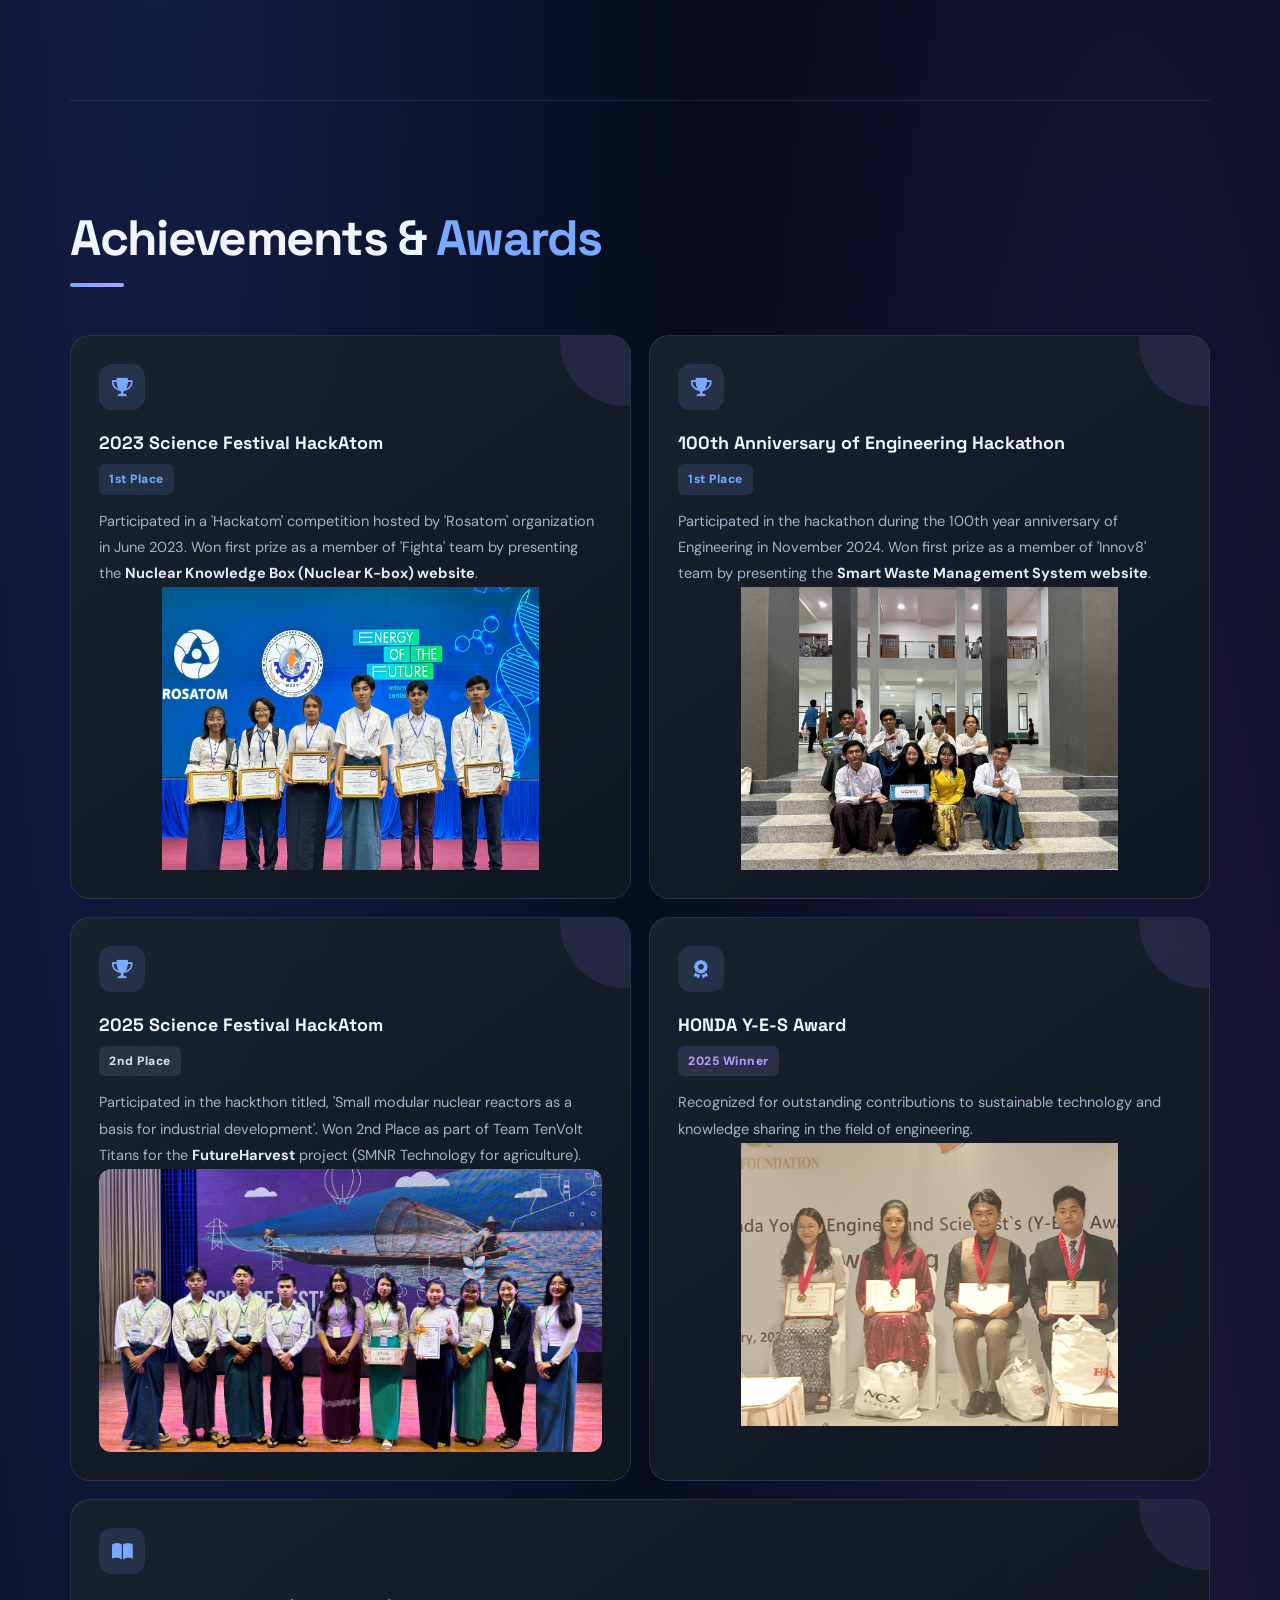
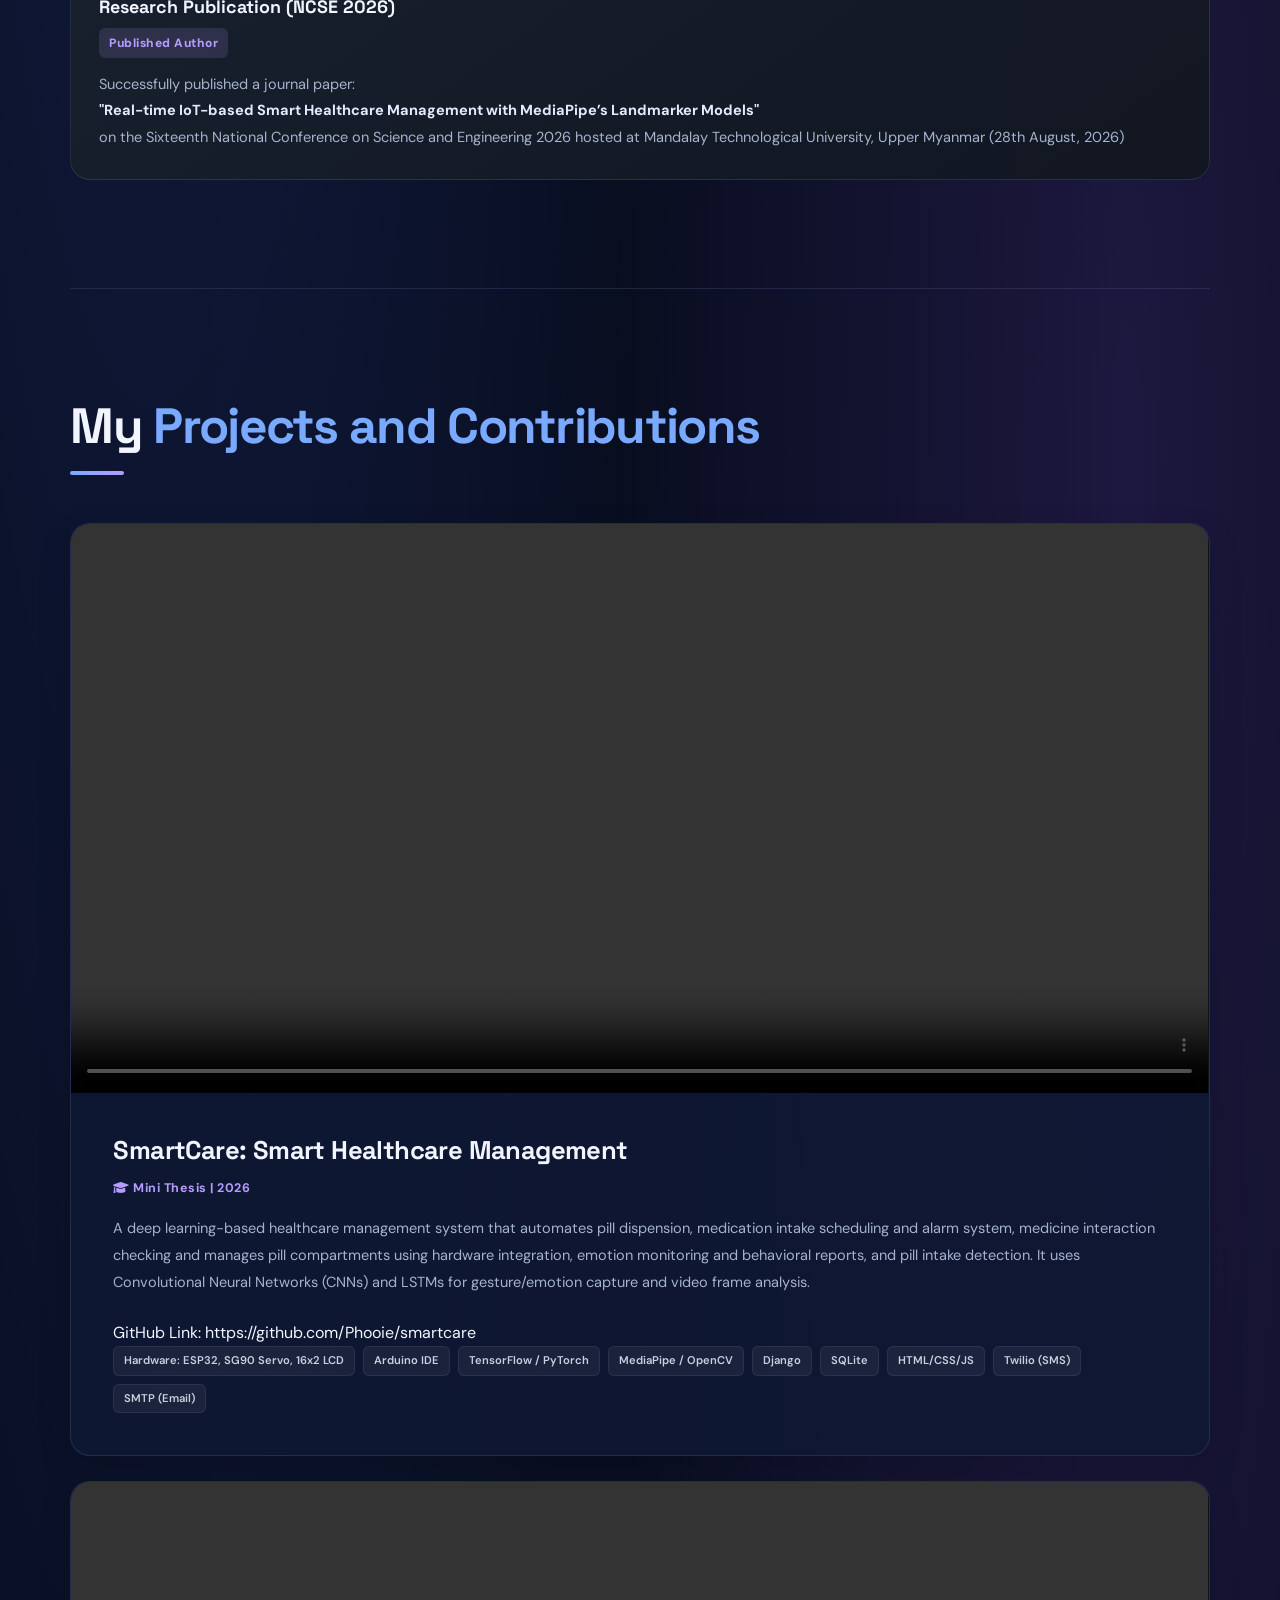
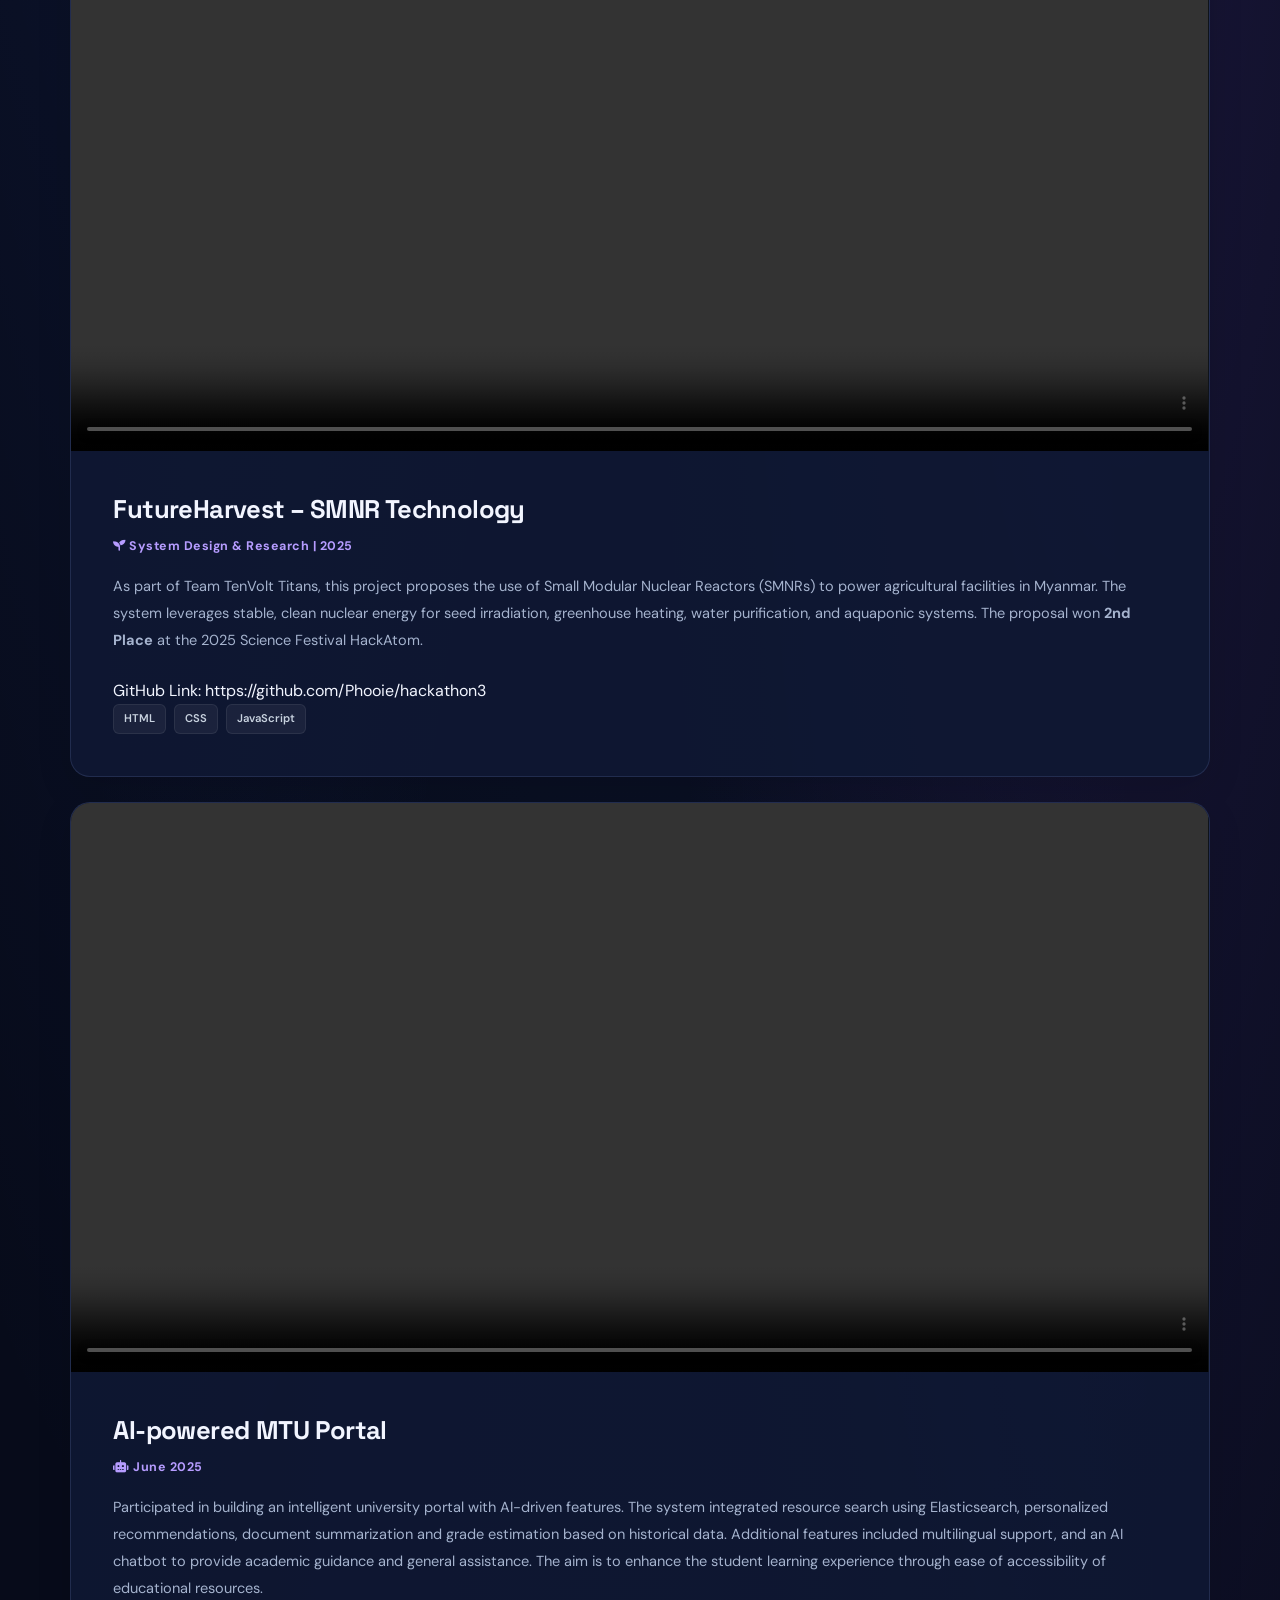
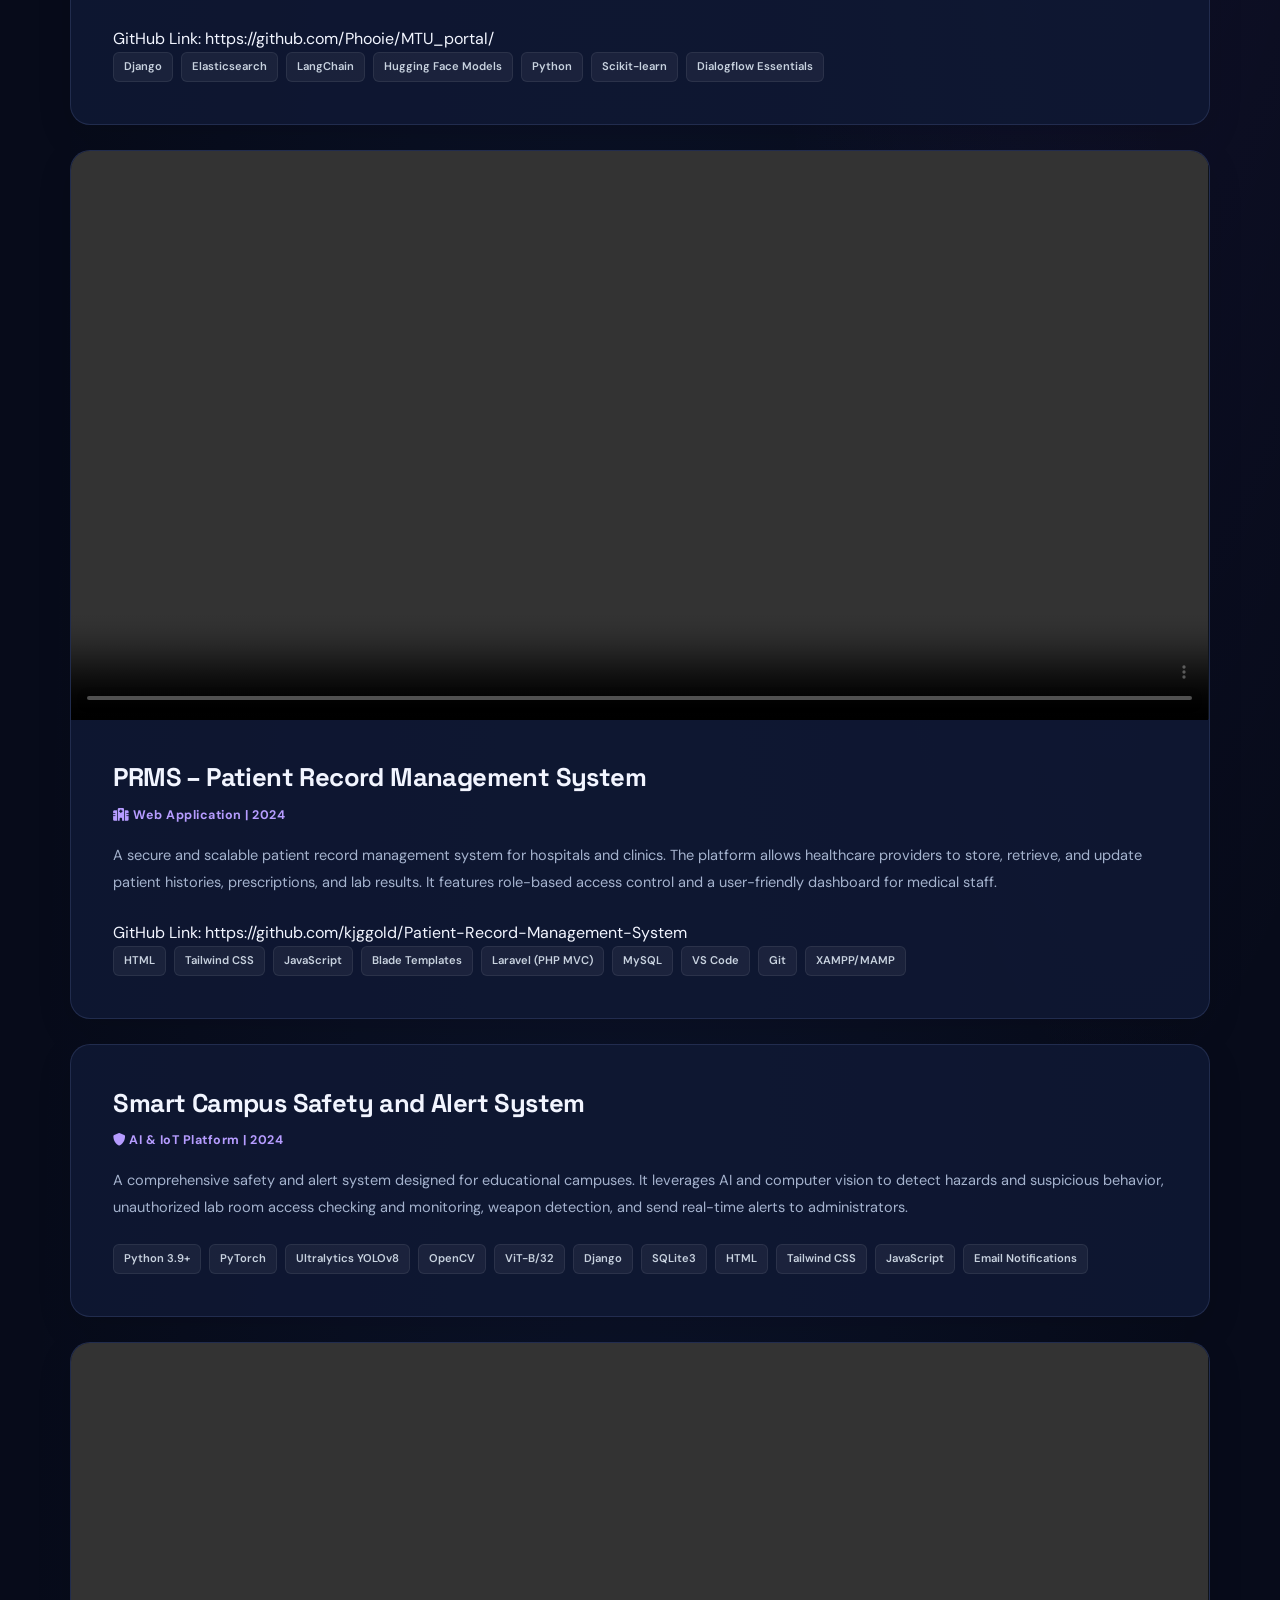
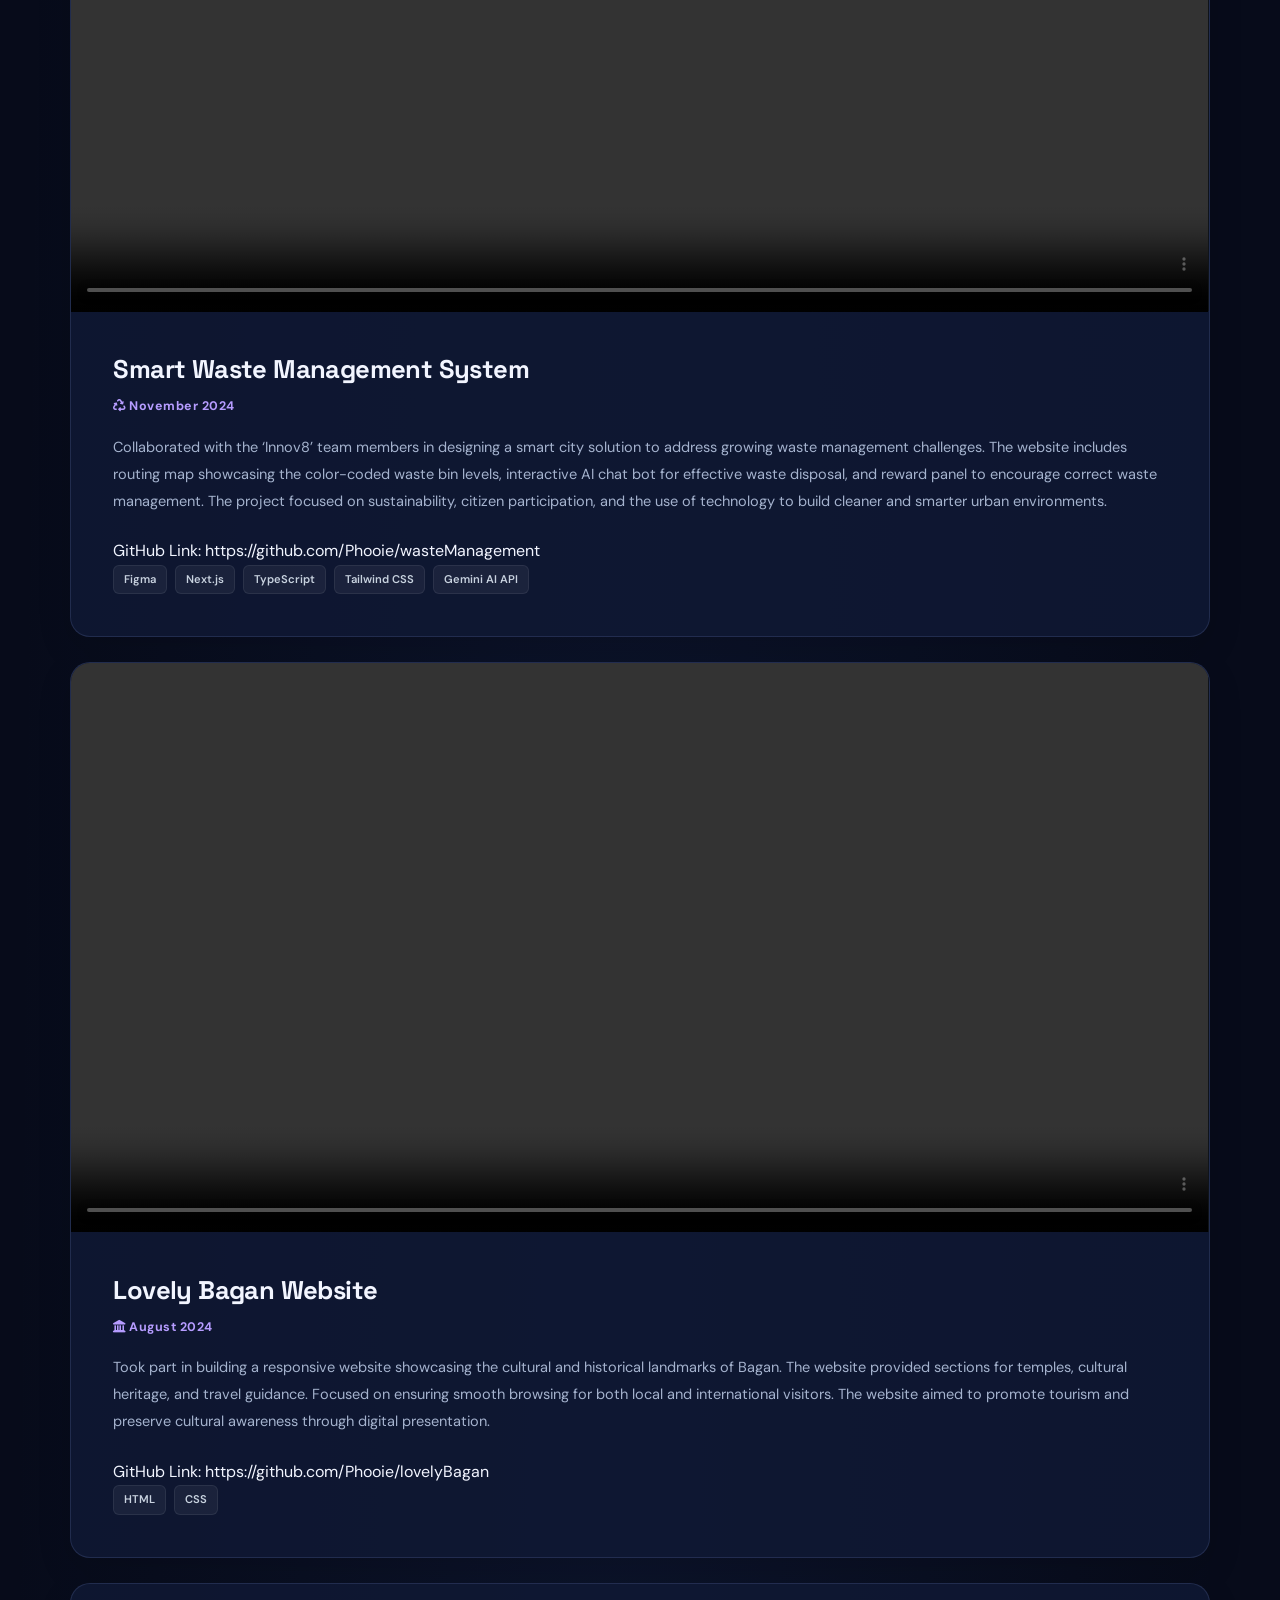
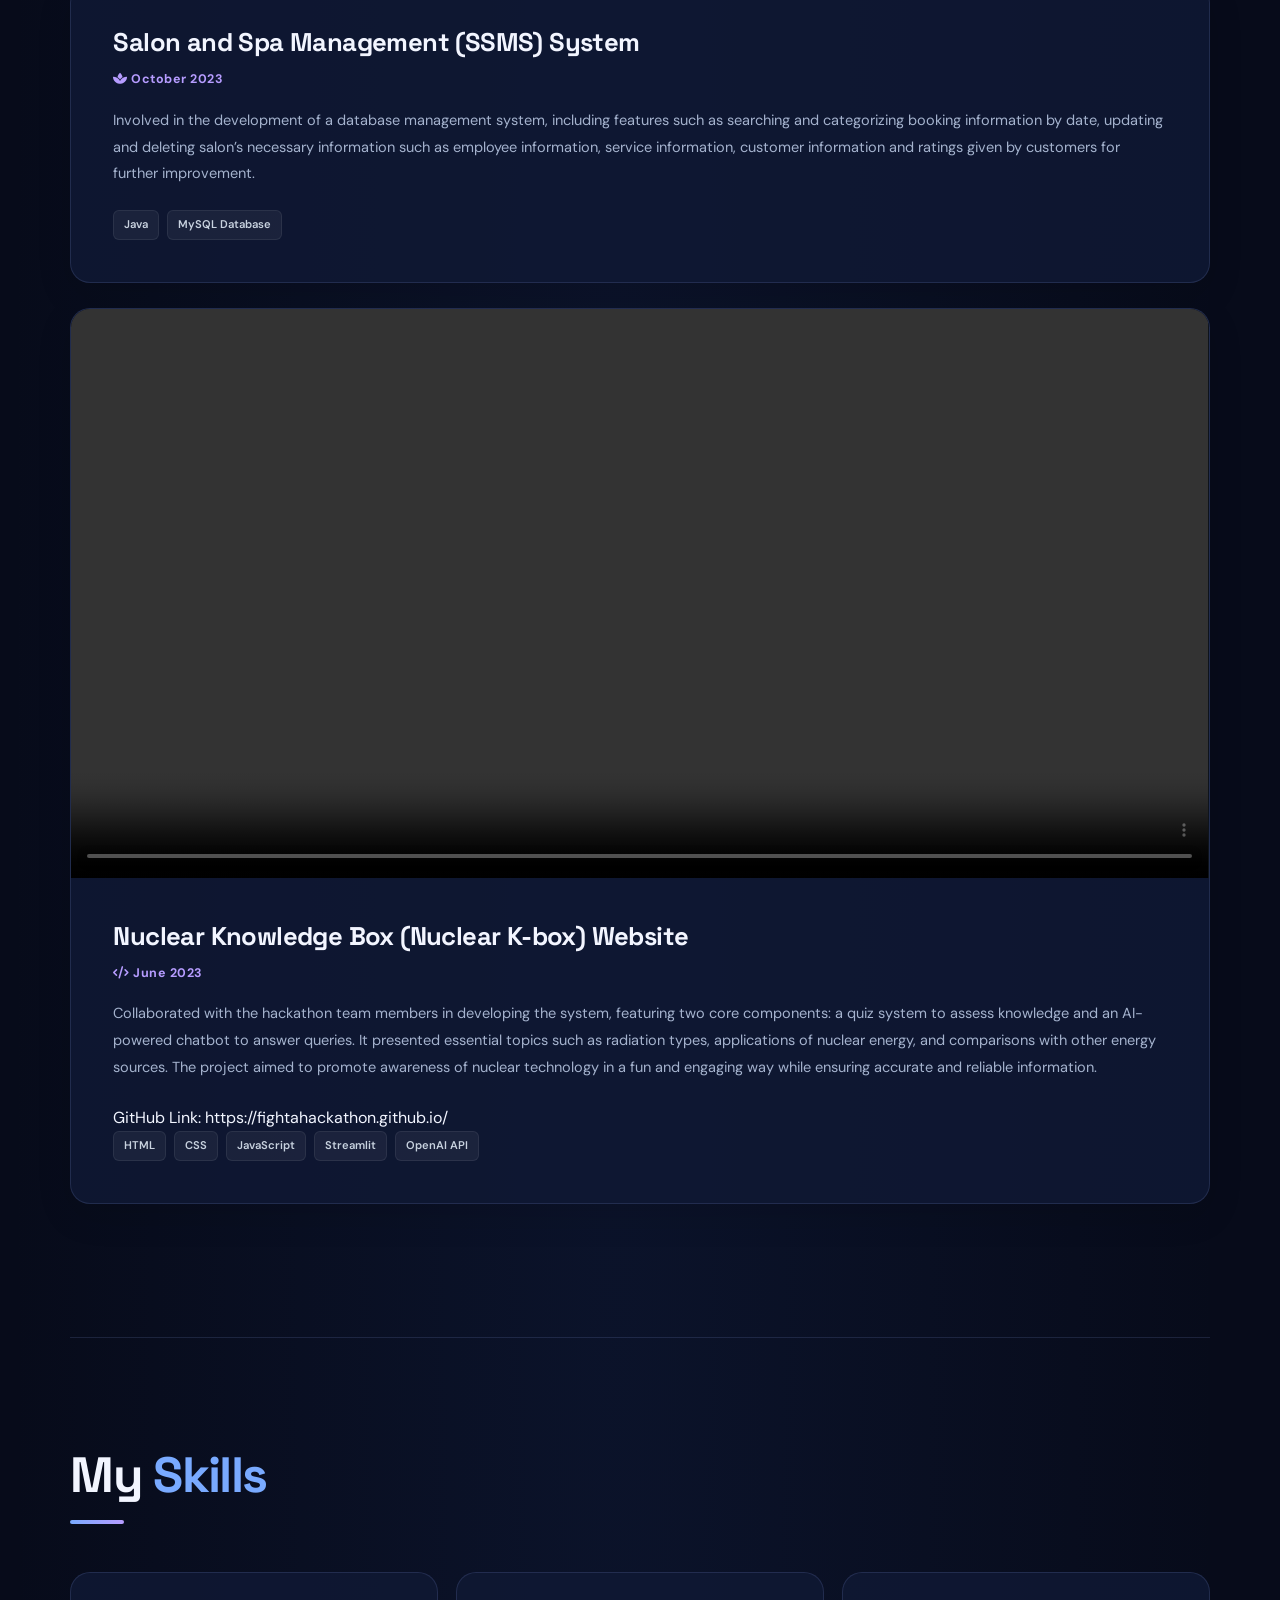
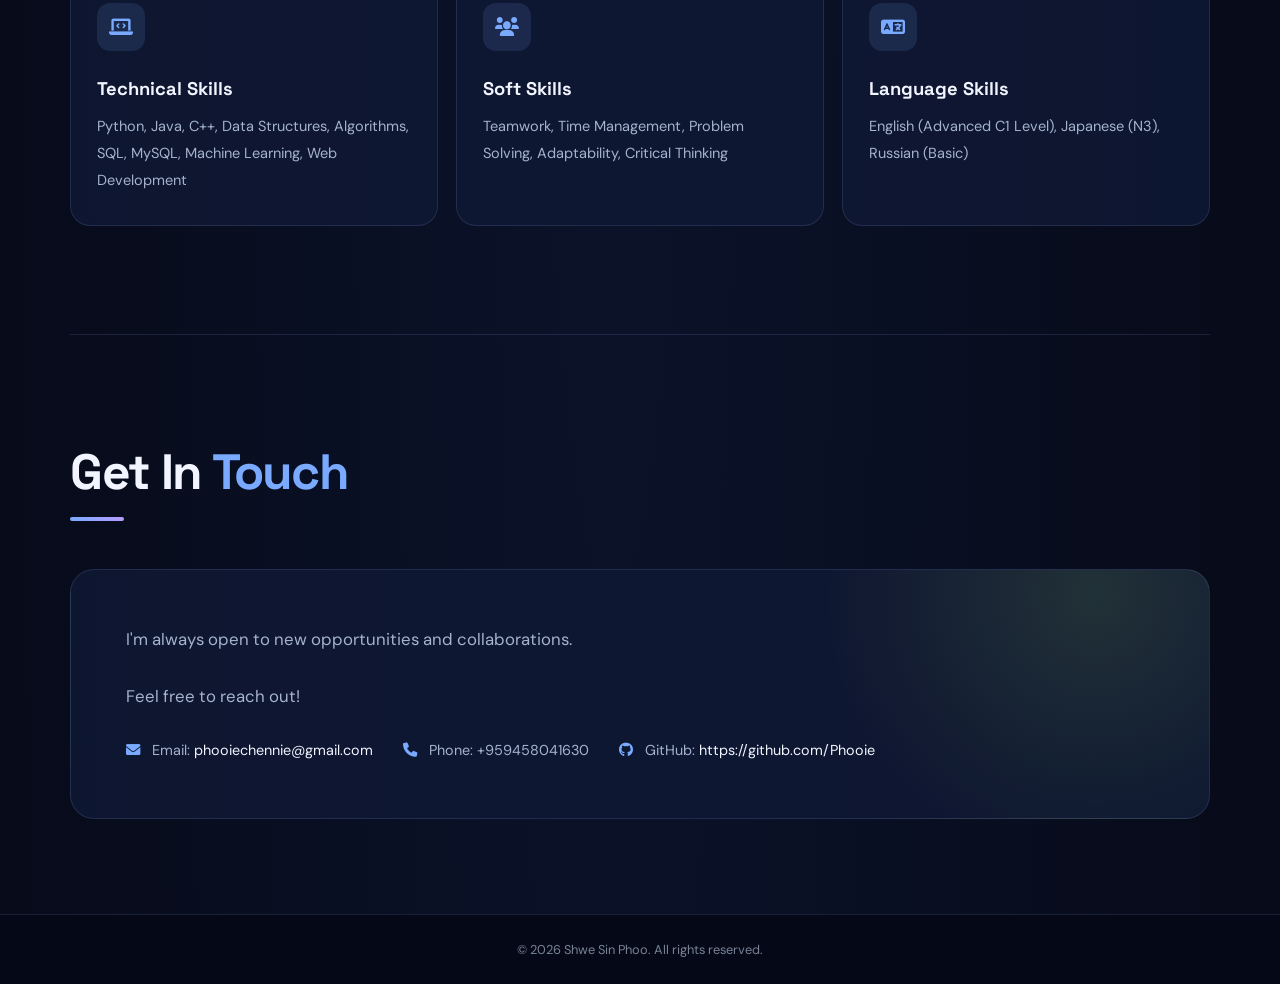
==== commit 7a314efc: "25112026" ====
--- a/index1.html
+++ b/index1.html
@@ -13,7 +13,7 @@
 
     <!-- Header / Navigation -->
     <header class="header">
-        <h1>Shwe <span>Sin Phoo</span></h1>
+        <h1>Shwe Sin <span>Phoo</span></h1>
         <nav class="navbar">
             <a href="#home">HOME</a>
             <a href="#about">ABOUT & EDUCATION</a>
@@ -30,7 +30,7 @@
             <h3>Hello, I'm <span>Shwe Sin Phoo</span></h3>
             <h3>IT Programmer at GIC Myanmar Co., Ltd.</h3>
             <p>Passionate about building impactful solutions through code. Two-time hackathon team champion (1st Place), published researcher, and advocate for sustainable technology and AI integration.</p>
-            <a href="#projects" class="btn">View My Work</a>
+            <a href="#projects" class="btn">View My Work and Contributions</a>
         </div>
     </section>
 
@@ -127,140 +127,19 @@
 
     <!-- Projects Section -->
     <section class="projects" id="projects">
-        <h1 class="heading">My <span>Projects</span></h1>
-
-        <!-- 1. Nuclear K-box -->
-        <div class="project-card">
-            <div class="project-media">
-                <video width="400" controls>
-                    <source src="demo\Kbox.mp4" type="video/mp4">
-                    Your browser does not support HTML video.
-                </video>
-            </div>
-            <div class="project-content">
-                <h3>Nuclear Knowledge Box (Nuclear K-box) Website</h3>
-                <p class="project-meta"><i class="fas fa-code"></i> June 2023</p>
-                <p>Collaborated with the hackathon team members in developing the system, featuring two core components: a quiz system to assess knowledge and an AI-powered chatbot to answer queries. It presented essential topics such as radiation types, applications of nuclear energy, and comparisons with other energy sources. The project aimed to promote awareness of nuclear technology in a fun and engaging way while ensuring accurate and reliable information.</p>
-                <a href="https://fightahackathon.github.io/">GitHub Link: https://fightahackathon.github.io/</a>
-
-                <div class="tech-tags">
-                    <span>HTML</span>
-                    <span>CSS</span>
-                    <span>JavaScript</span>
-                    <span>Streamlit</span>
-                    <span>OpenAI API</span>
-                </div>
-            </div>
-        </div>
-
-        <!-- 2. Salon and Spa Management (SSMS) System
-        <div class="project-card reverse">
-            <video width="400" controls>
-                    <source src="demo\bagan.mp4" type="video/mp4">
-                    Your browser does not support HTML video.
-            </video>
-            <div class="project-content">
-                <h3>Salon and Spa Management (SSMS) System</h3>
-                <p class="project-meta"><i class="fas fa-spa"></i> October 2023</p>
-                <p>Involved in the development of a database management system, including features such as searching and categorizing booking information by date, updating and deleting salon’s necessary information such as employee information, service information, customer information and ratings given by customers for further improvement.</p>
-                <a href="https://fightahackathon.github.io/">GitHub Link: https://fightahackathon.github.io/</a>
-                <div class="tech-tags">
-                    <span>Java</span>
-                    <span>MySQL Database</span>
-                </div>
-            </div>
-        </div> -->
-
-        <!-- 3. Lovely Bagan Website -->
-        <div class="project-card">
-            <video width="400" controls>
-                    <source src="demo\bagan.mp4" type="video/mp4">
-                    Your browser does not support HTML video.
-            </video>
-            <div class="project-content">
-                <h3>Lovely Bagan Website</h3>
-                <p class="project-meta"><i class="fas fa-landmark"></i> August 2024</p>
-                <p>Took part in building a responsive website showcasing the cultural and historical landmarks of Bagan. The website provided sections for temples, cultural heritage, and travel guidance. Focused on ensuring smooth browsing for both local and international visitors. The website aimed to promote tourism and preserve cultural awareness through digital presentation.</p>
-                <a href="https://github.com/Phooie/lovelyBagan">GitHub Link: https://github.com/Phooie/lovelyBagan</a>
-                <div class="tech-tags">
-                    <span>HTML</span>
-                    <span>CSS</span>
-                </div>
-            </div>
-        </div>
-
-        <!-- 4. Smart Waste Management System -->
-        <div class="project-card reverse">
-            <video width="400" controls>
-                    <source src="demo\innov8.mp4" type="video/mp4">
-                    Your browser does not support HTML video.
-            </video>
-            <div class="project-content">
-                <h3>Smart Waste Management System</h3>
-                <p class="project-meta"><i class="fas fa-recycle"></i> November 2024</p>
-                <p>Collaborated with the ‘Innov8’ team members in designing a smart city solution to address growing waste management challenges. The website includes routing map showcasing the color-coded waste bin levels, interactive AI chat bot for effective waste disposal, and reward panel to encourage correct waste management. The project focused on sustainability, citizen participation, and the use of technology to build cleaner and smarter urban environments.</p>
-                <a href="https://github.com/Phooie/wasteManagement">GitHub Link: https://github.com/Phooie/wasteManagement</a>
-                <div class="tech-tags">
-                    <span>Figma</span>
-                    <span>Next.js</span>
-                    <span>TypeScript</span>
-                    <span>Tailwind CSS</span>
-                    <span>Gemini AI API</span>
-                </div>
-            </div>
-        </div>
-
-        <!-- 5. AI-powered MTU Portal -->
+        <h1 class="heading">My <span>Projects and Contributions</span></h1>
+
+        <!-- 7. SmartCare: Smart Healthcare Management (Mini Thesis) -->
         <div class="project-card">
             <video width="400" controls>
                     <source src="demo\mtu.mp4" type="video/mp4">
                     Your browser does not support HTML video.
             </video>
-            <div class="project-content">
-                <h3>AI-powered MTU Portal</h3>
-                <p class="project-meta"><i class="fas fa-robot"></i> June 2025</p>
-                <p>Participated in building an intelligent university portal with AI-driven features. The system integrated resource search using Elasticsearch, personalized recommendations, document summarization and grade estimation based on historical data. Additional features included multilingual support, and an AI chatbot to provide academic guidance and general assistance. The aim is to enhance the student learning experience through ease of accessibility of educational resources.</p>
-                <a href="https://github.com/Phooie/MTU_portal/">GitHub Link: https://github.com/Phooie/MTU_portal/</a>
-                <div class="tech-tags">
-                    <span>Django</span>
-                    <span>Elasticsearch</span>
-                    <span>LangChain</span>
-                    <span>Hugging Face Models</span>
-                    <span>Python</span>
-                    <span>Scikit-learn</span>
-                    <span>Dialogflow Essentials</span>
-                </div>
-            </div>
-        </div>
-
-        <!-- 6. FutureHarvest (TenVolt Titans) -->
-        <div class="project-card reverse">
-            <video width="400" controls>
-                    <source src="demo\harvest.mp4" type="video/mp4">
-                    Your browser does not support HTML video.
-            </video>
-            <div class="project-content">
-                <h3>FutureHarvest – SMNR Technology</h3>
-                <p class="project-meta"><i class="fas fa-seedling"></i> System Design & Research | 2025</p>
-                <p>As part of Team TenVolt Titans, this project proposes the use of Small Modular Nuclear Reactors (SMNRs) to power agricultural facilities in Myanmar. The system leverages stable, clean nuclear energy for seed irradiation, greenhouse heating, water purification, and aquaponic systems. The proposal won <strong>2nd Place</strong> at the 2025 Science Festival HackAtom.</p>
-                <div class="tech-tags">
-                    <span>HTML</span>
-                    <span>CSS</span>
-                    <span>JavaScript</span>
-                </div>
-            </div>
-        </div>
-
-        <!-- 7. SmartCare: Smart Healthcare Management (Mini Thesis) -->
-        <div class="project-card">
-            <div class="project-media">
-                <div class="project-video-slot"><div class="media-placeholder"><span class="play-mark">▶</span><strong>Project Demo Video</strong><small>media/smartcare.mp4</small></div></div>
-            </div>
             <div class="project-content">
                 <h3>SmartCare: Smart Healthcare Management</h3>
                 <p class="project-meta"><i class="fas fa-graduation-cap"></i> Mini Thesis | 2026</p>
-                <p>A deep learning-based healthcare management system that predicts patient conditions, automates appointment scheduling, and manages pill compartments using hardware integration. It uses Convolutional Neural Networks (CNNs) and LSTMs for gesture/emotion capture and medical image analysis.</p>
-                <a href="https://github.com/Phooie/hackathon3">GitHub Link: https://github.com/Phooie/hackathon3</a>
+                <p>A deep learning-based healthcare management system that automates pill dispension, medication intake scheduling and alarm system, medicine interaction checking and manages pill compartments using hardware integration, emotion monitoring and behavioral reports, and pill intake detection. It uses Convolutional Neural Networks (CNNs) and LSTMs for gesture/emotion capture and video frame analysis.</p>
+                <a href="https://github.com/Phooie/smartcare">GitHub Link: https://github.com/Phooie/smartcare</a>
                 <div class="tech-tags">
                     <span>Hardware: ESP32, SG90 Servo, 16x2 LCD</span>
                     <span>Arduino IDE</span>
@@ -275,15 +154,59 @@
             </div>
         </div>
 
+        <!-- 6. FutureHarvest (TenVolt Titans) -->
+        <div class="project-card reverse">
+            <video width="400" controls>
+                    <source src="demo\harvest.mp4" type="video/mp4">
+                    Your browser does not support HTML video.
+            </video>
+            <div class="project-content">
+                <h3>FutureHarvest – SMNR Technology</h3>
+                <p class="project-meta"><i class="fas fa-seedling"></i> System Design & Research | 2025</p>
+                <p>As part of Team TenVolt Titans, this project proposes the use of Small Modular Nuclear Reactors (SMNRs) to power agricultural facilities in Myanmar. The system leverages stable, clean nuclear energy for seed irradiation, greenhouse heating, water purification, and aquaponic systems. The proposal won <strong>2nd Place</strong> at the 2025 Science Festival HackAtom.</p>
+                <a href="https://github.com/Phooie/hackathon3">GitHub Link: https://github.com/Phooie/hackathon3</a>
+                <div class="tech-tags">
+                    <span>HTML</span>
+                    <span>CSS</span>
+                    <span>JavaScript</span>
+                </div>
+            </div>
+        </div>
+
+        <!-- 5. AI-powered MTU Portal -->
+        <div class="project-card">
+            <video width="400" controls>
+                    <source src="demo\mtu.mp4" type="video/mp4">
+                    Your browser does not support HTML video.
+            </video>
+            <div class="project-content">
+                <h3>AI-powered MTU Portal</h3>
+                <p class="project-meta"><i class="fas fa-robot"></i> June 2025</p>
+                <p>Participated in building an intelligent university portal with AI-driven features. The system integrated resource search using Elasticsearch, personalized recommendations, document summarization and grade estimation based on historical data. Additional features included multilingual support, and an AI chatbot to provide academic guidance and general assistance. The aim is to enhance the student learning experience through ease of accessibility of educational resources.</p>
+                <a href="https://github.com/Phooie/MTU_portal/">GitHub Link: https://github.com/Phooie/MTU_portal/</a>
+                <div class="tech-tags">
+                    <span>Django</span>
+                    <span>Elasticsearch</span>
+                    <span>LangChain</span>
+                    <span>Hugging Face Models</span>
+                    <span>Python</span>
+                    <span>Scikit-learn</span>
+                    <span>Dialogflow Essentials</span>
+                </div>
+            </div>
+        </div>
+
         <!-- 8. PRMS (Patient Record Management System) -->
         <div class="project-card reverse">
-            <div class="project-media">
-                <div class="project-video-slot"><div class="media-placeholder"><span class="play-mark">▶</span><strong>Project Demo Video</strong><small>media/prms.mp4</small></div></div>
-            </div>
+            <video width="400" controls>
+                    <source src="demo\mtu.mp4" type="video/mp4">
+                    Your browser does not support HTML video.
+            </video>
             <div class="project-content">
                 <h3>PRMS – Patient Record Management System</h3>
                 <p class="project-meta"><i class="fas fa-hospital"></i> Web Application | 2024</p>
                 <p>A secure and scalable patient record management system for hospitals and clinics. The platform allows healthcare providers to store, retrieve, and update patient histories, prescriptions, and lab results. It features role-based access control and a user-friendly dashboard for medical staff.</p>
+                <a href="https://github.com/kjggold/Patient-Record-Management-System">GitHub Link: https://github.com/kjggold/Patient-Record-Management-System</a>
                 <div class="tech-tags">
                     <span>HTML</span>
                     <span>Tailwind CSS</span>
@@ -300,13 +223,15 @@
 
         <!-- 9. Smart Campus Safety and Alert System -->
         <div class="project-card">
-            <div class="project-media">
-                <div class="project-video-slot"><div class="media-placeholder"><span class="play-mark">▶</span><strong>Project Demo Video</strong><small>media/idp.mp4</small></div></div>
-            </div>
+            <!-- <video width="400" controls>
+                    <source src="demo\mtu.mp4" type="video/mp4">
+                    Your browser does not support HTML video.
+            </video> -->
             <div class="project-content">
                 <h3>Smart Campus Safety and Alert System</h3>
                 <p class="project-meta"><i class="fas fa-shield-alt"></i> AI & IoT Platform | 2024</p>
-                <p>A comprehensive safety and alert system designed for educational campuses. It leverages AI and computer vision to detect hazards, monitor crowd density, and send real-time alerts to administrators.</p>
+                <p>A comprehensive safety and alert system designed for educational campuses. It leverages AI and computer vision to detect hazards and suspicious behavior, unauthorized lab room access checking and monitoring, weapon detection, and send real-time alerts to administrators.</p>
+                <!-- <a href="https://github.com/Phooie/hackathon3">GitHub Link: https://github.com/Phooie/hackathon3</a> -->
                 <div class="tech-tags">
                     <span>Python 3.9+</span>
                     <span>PyTorch</span>
@@ -319,6 +244,86 @@
                     <span>Tailwind CSS</span>
                     <span>JavaScript</span>
                     <span>Email Notifications</span>
+                </div>
+            </div>
+        </div>
+
+        <!-- 4. Smart Waste Management System -->
+        <div class="project-card reverse">
+            <video width="400" controls>
+                    <source src="demo\innov8.mp4" type="video/mp4">
+                    Your browser does not support HTML video.
+            </video>
+            <div class="project-content">
+                <h3>Smart Waste Management System</h3>
+                <p class="project-meta"><i class="fas fa-recycle"></i> November 2024</p>
+                <p>Collaborated with the ‘Innov8’ team members in designing a smart city solution to address growing waste management challenges. The website includes routing map showcasing the color-coded waste bin levels, interactive AI chat bot for effective waste disposal, and reward panel to encourage correct waste management. The project focused on sustainability, citizen participation, and the use of technology to build cleaner and smarter urban environments.</p>
+                <a href="https://github.com/Phooie/wasteManagement">GitHub Link: https://github.com/Phooie/wasteManagement</a>
+                <div class="tech-tags">
+                    <span>Figma</span>
+                    <span>Next.js</span>
+                    <span>TypeScript</span>
+                    <span>Tailwind CSS</span>
+                    <span>Gemini AI API</span>
+                </div>
+            </div>
+        </div>
+
+        <!-- 3. Lovely Bagan Website -->
+        <div class="project-card">
+            <video width="400" controls>
+                    <source src="demo\bagan.mp4" type="video/mp4">
+                    Your browser does not support HTML video.
+            </video>
+            <div class="project-content">
+                <h3>Lovely Bagan Website</h3>
+                <p class="project-meta"><i class="fas fa-landmark"></i> August 2024</p>
+                <p>Took part in building a responsive website showcasing the cultural and historical landmarks of Bagan. The website provided sections for temples, cultural heritage, and travel guidance. Focused on ensuring smooth browsing for both local and international visitors. The website aimed to promote tourism and preserve cultural awareness through digital presentation.</p>
+                <a href="https://github.com/Phooie/lovelyBagan">GitHub Link: https://github.com/Phooie/lovelyBagan</a>
+                <div class="tech-tags">
+                    <span>HTML</span>
+                    <span>CSS</span>
+                </div>
+            </div>
+        </div>
+
+        <div class="project-card reverse">
+            <!-- <video width="400" controls>
+                    <source src="demo\bagan.mp4" type="video/mp4">
+                    Your browser does not support HTML video.
+            </video> -->
+            <div class="project-content">
+                <h3>Salon and Spa Management (SSMS) System</h3>
+                <p class="project-meta"><i class="fas fa-spa"></i> October 2023</p>
+                <p>Involved in the development of a database management system, including features such as searching and categorizing booking information by date, updating and deleting salon’s necessary information such as employee information, service information, customer information and ratings given by customers for further improvement.</p>
+                <!-- <a href="https://fightahackathon.github.io/">GitHub Link: https://fightahackathon.github.io/</a> -->
+                <div class="tech-tags">
+                    <span>Java</span>
+                    <span>MySQL Database</span>
+                </div>
+            </div>
+        </div>
+
+        <!-- 1. Nuclear K-box -->
+        <div class="project-card">
+            <div class="project-media">
+                <video width="400" controls>
+                    <source src="demo\Kbox.mp4" type="video/mp4">
+                    Your browser does not support HTML video.
+                </video>
+            </div>
+            <div class="project-content">
+                <h3>Nuclear Knowledge Box (Nuclear K-box) Website</h3>
+                <p class="project-meta"><i class="fas fa-code"></i> June 2023</p>
+                <p>Collaborated with the hackathon team members in developing the system, featuring two core components: a quiz system to assess knowledge and an AI-powered chatbot to answer queries. It presented essential topics such as radiation types, applications of nuclear energy, and comparisons with other energy sources. The project aimed to promote awareness of nuclear technology in a fun and engaging way while ensuring accurate and reliable information.</p>
+                <a href="https://fightahackathon.github.io/">GitHub Link: https://fightahackathon.github.io/</a>
+
+                <div class="tech-tags">
+                    <span>HTML</span>
+                    <span>CSS</span>
+                    <span>JavaScript</span>
+                    <span>Streamlit</span>
+                    <span>OpenAI API</span>
                 </div>
             </div>
         </div>
@@ -350,7 +355,8 @@
     <section class="contact" id="contact">
         <h1 class="heading">Get In <span>Touch</span></h1>
         <div class="ending">
-            <p>I'm always open to new opportunities and collaborations. Feel free to reach out!</p>
+            <p>I'm always open to new opportunities and collaborations.</p>
+            <p>Feel free to reach out!</p>
             <address>
                 <p><i class="fas fa-envelope"></i> Email: <a href="mailto:phooiechennie@gmail.com"><span>phooiechennie@gmail.com</span></a></p>
                 <p><i class="fas fa-phone"></i> Phone: +959458041630</p>
--- a/styles.css
+++ b/styles.css
@@ -790,3 +790,80 @@
         animation-iteration-count: 1 !important;
     }
 }
+
+
+/* =========================================================
+   CUSTOM UPDATES: VIDEO STYLING & PUBLICATION GRID
+   ========================================================= */
+
+/* 1. Make the Publication Card span both columns */
+.publication-card {
+    grid-column: 1 / -1;
+}
+
+/* 2. Video Styling for Project Cards */
+.project-card > video,
+.project-media {
+    width: 100%;
+    min-height: 280px;
+    overflow: hidden;
+    background: #0e131b;
+    display: block;
+}
+
+.project-card > video,
+.project-media video {
+    width: 100%;
+    height: 100%;
+    min-height: 280px;
+    object-fit: cover; /* Ensures video fills the space beautifully like the images */
+    outline: none;
+    display: block;
+    transition: transform .6s ease, filter .4s ease;
+    filter: saturate(.82);
+}
+
+/* Hover effect for videos */
+.project-card:hover > video,
+.project-card:hover .project-media video {
+    transform: scale(1.045);
+    filter: saturate(1);
+}
+
+/* 3. Ensure Alternate (Reverse) Layout works with Videos */
+.project-card > video,
+.project-card .project-media {
+    order: 1;
+}
+
+.project-card .project-content {
+    order: 2;
+}
+
+.project-card.reverse > video,
+.project-card.reverse .project-media {
+    order: 2;
+}
+
+.project-card.reverse .project-content {
+    order: 1;
+}
+
+/* 4. Mobile Responsive Fixes for Videos */
+@media (max-width: 700px) {
+    .project-card > video,
+    .project-media video {
+        min-height: 220px;
+        max-height: 300px;
+    }
+    
+    /* Reset the ordering on mobile so everything stacks vertically */
+    .project-card > video,
+    .project-card.reverse > video,
+    .project-card .project-media,
+    .project-card.reverse .project-media,
+    .project-card .project-content,
+    .project-card.reverse .project-content {
+        order: initial;
+    }
+}
